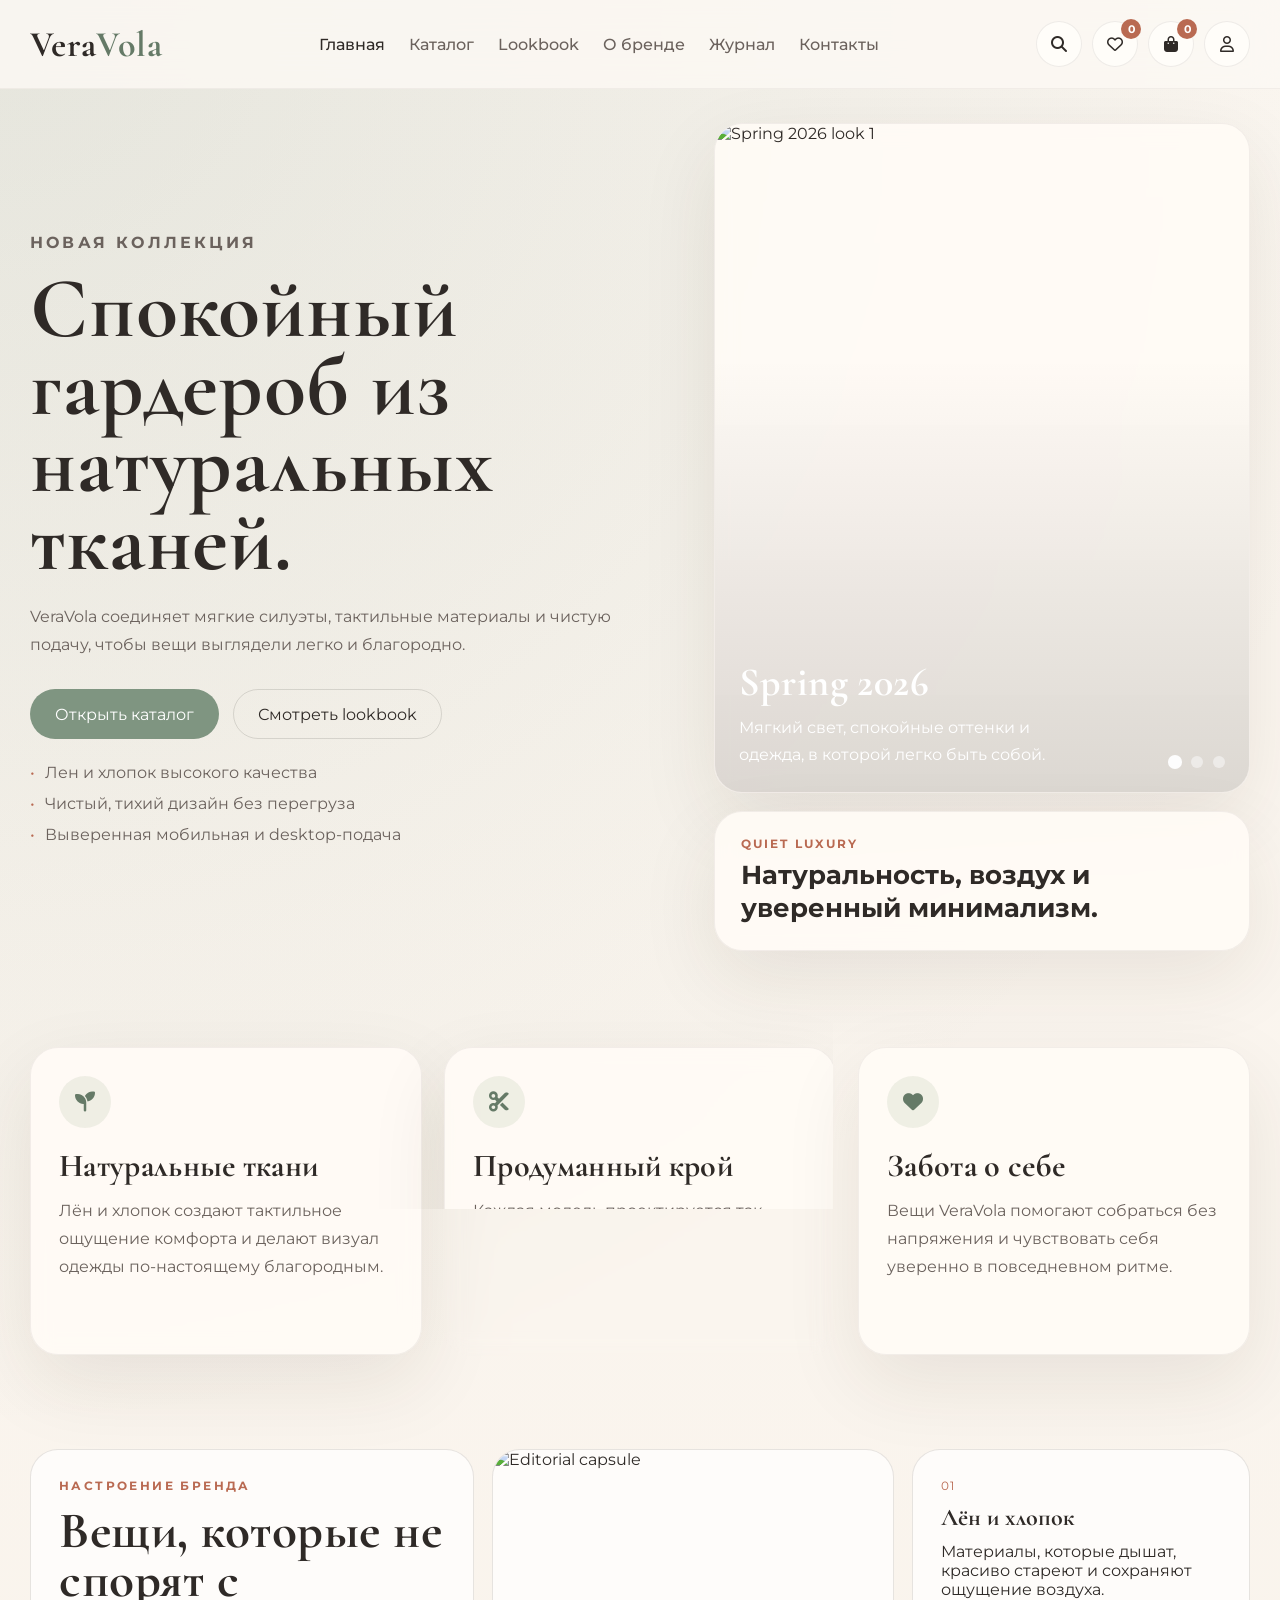
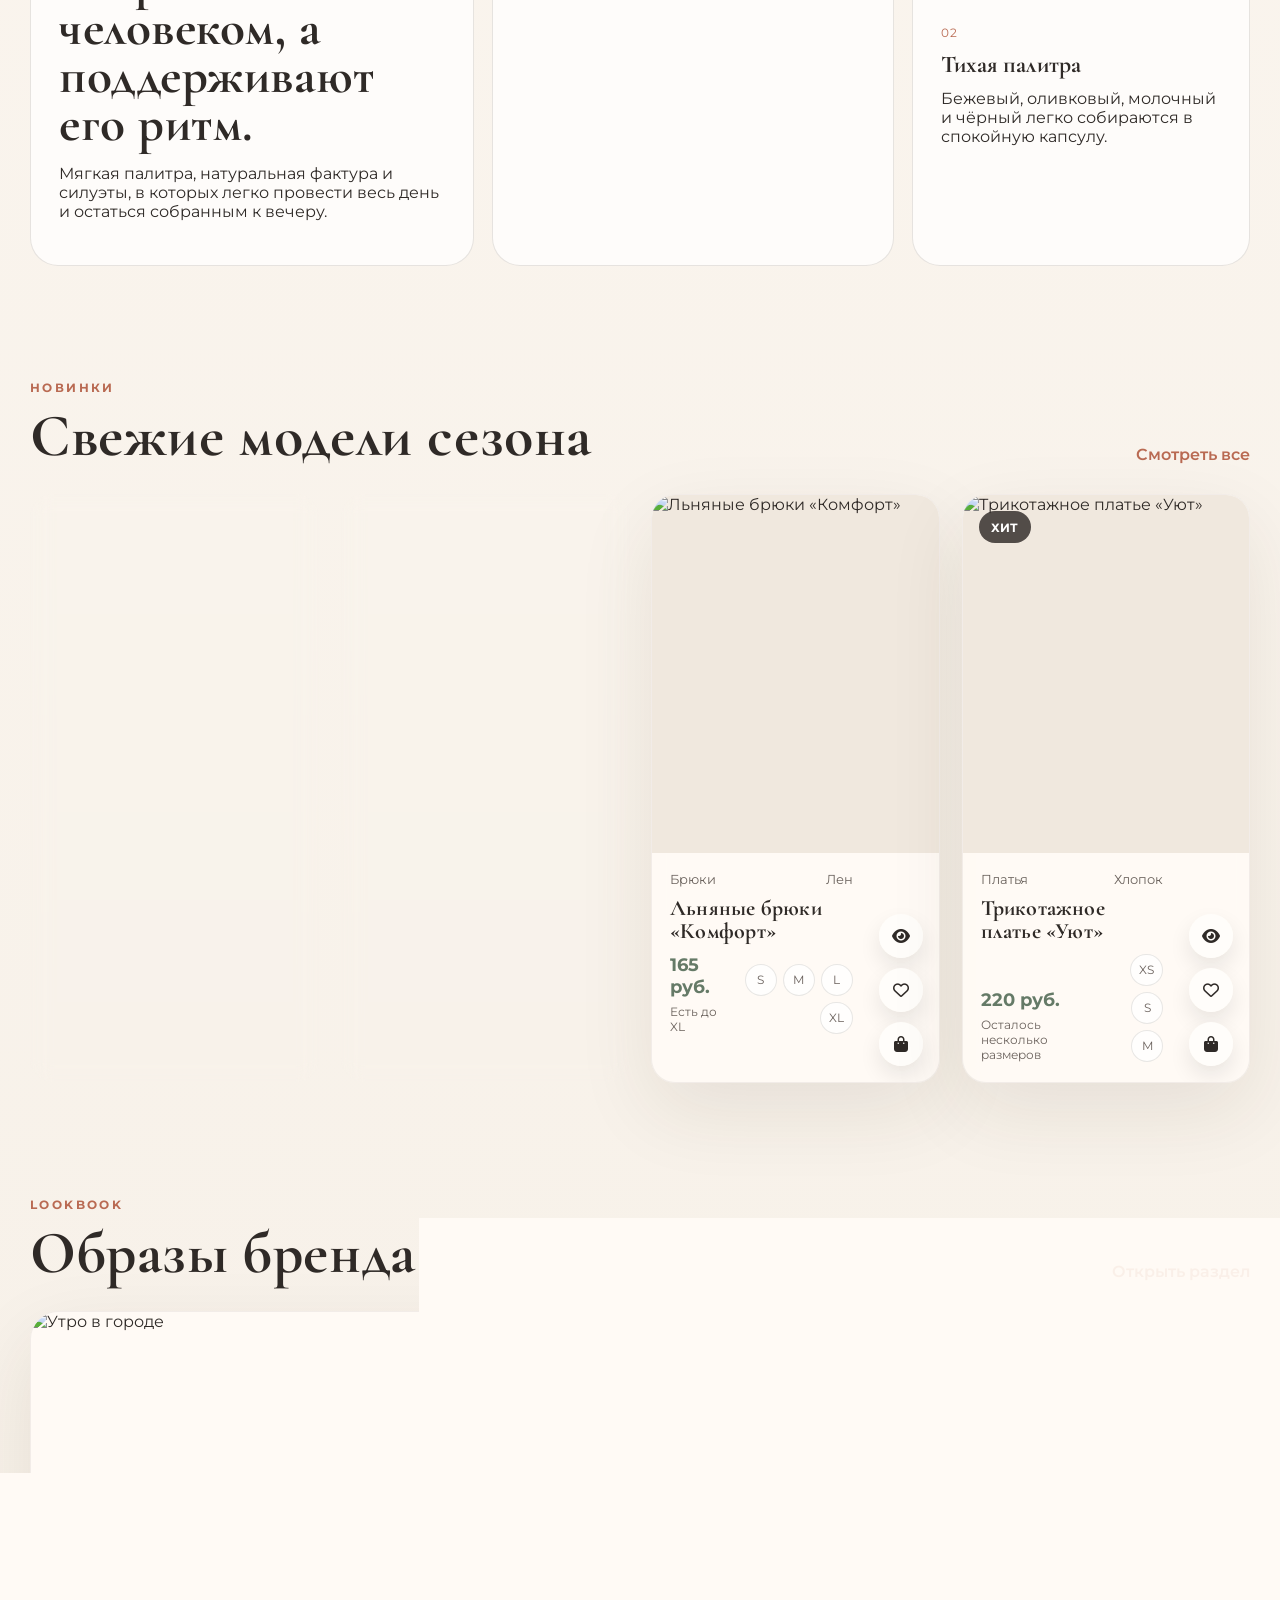
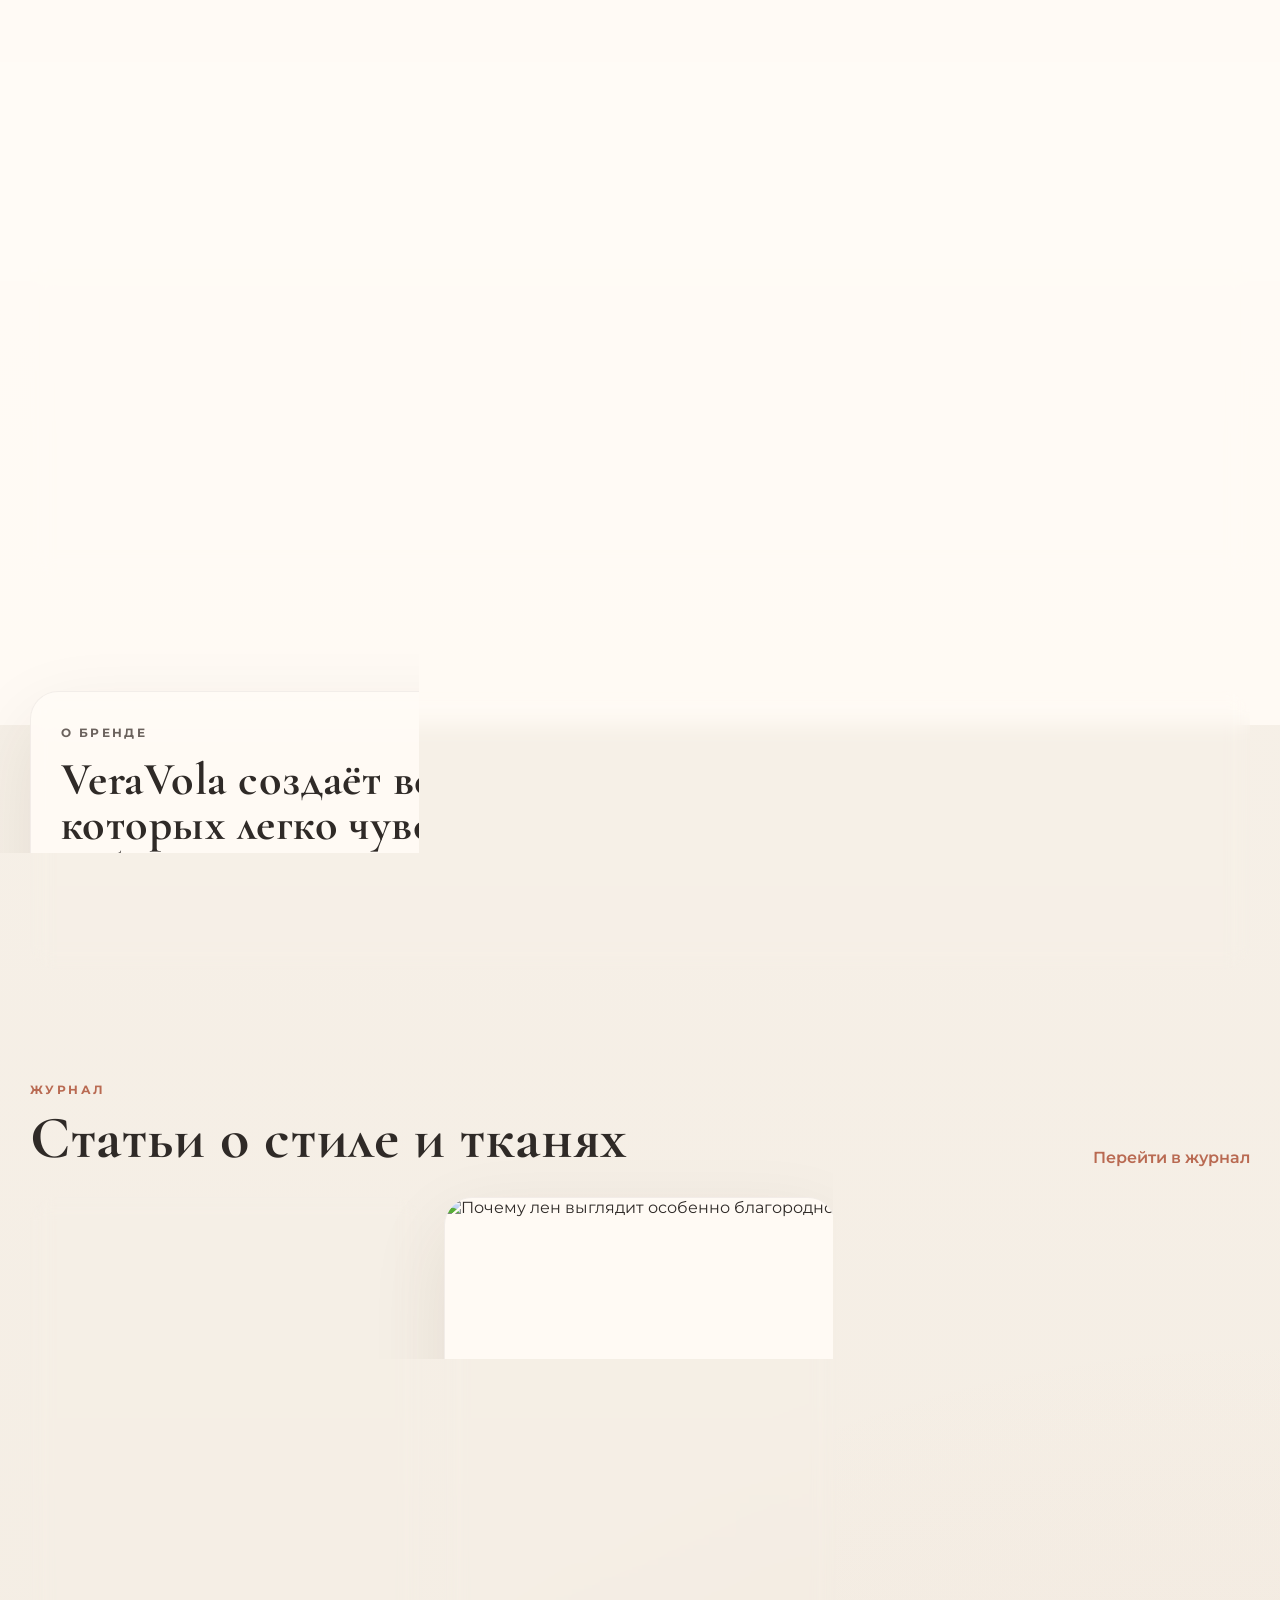
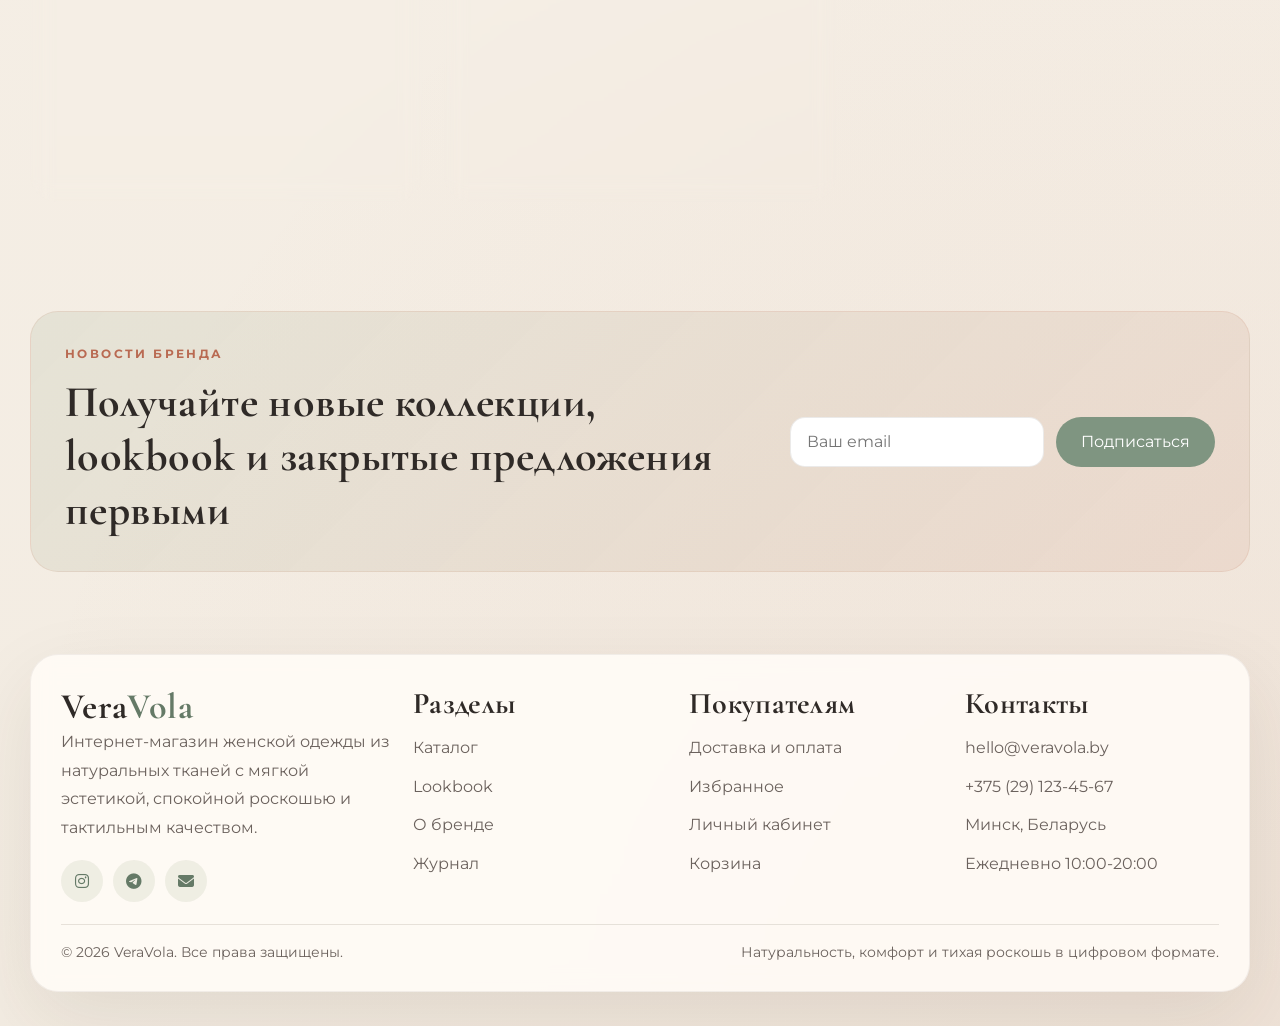
==== index.html @ 7c2c8931 "1 patch" ====
<!DOCTYPE html>
<html lang="ru">
<head>
    <meta charset="UTF-8">
    <meta name="viewport" content="width=device-width, initial-scale=1.0">
    <title>VeraVola - интернет-магазин одежды из натуральных тканей</title>
    <meta name="description" content="VeraVola - женская одежда из льна и хлопка: платья, блузы и брюки с доставкой по Беларуси.">
    <link rel="preconnect" href="https://fonts.googleapis.com">
    <link rel="preconnect" href="https://fonts.gstatic.com" crossorigin>
    <link href="https://fonts.googleapis.com/css2?family=Cormorant+Garamond:wght@500;600;700&family=Montserrat:wght@400;500;600;700&display=swap" rel="stylesheet">
    <link rel="stylesheet" href="https://cdnjs.cloudflare.com/ajax/libs/font-awesome/6.4.0/css/all.min.css">
    <link rel="stylesheet" href="style.css">
</head>
<body data-page="home">
    <div id="siteHeader"></div>

    <main>
        <section class="hero">
            <div class="container hero-grid">
                <div class="hero-copy reveal">
                    <p class="eyebrow">Новая коллекция</p>
                    <h1>Спокойный гардероб из натуральных тканей.</h1>
                    <p>VeraVola соединяет мягкие силуэты, тактильные материалы и чистую подачу, чтобы вещи выглядели легко и благородно.</p>
                    <div class="hero-actions">
                        <a class="btn btn-primary" href="catalog.html">Открыть каталог</a>
                        <a class="btn btn-secondary" href="lookbook.html">Смотреть lookbook</a>
                    </div>
                    <ul class="hero-points">
                        <li>Лен и хлопок высокого качества</li>
                        <li>Чистый, тихий дизайн без перегруза</li>
                        <li>Выверенная мобильная и desktop-подача</li>
                    </ul>
                </div>
                <div class="hero-visual reveal">
                    <div class="hero-card hero-card-main">
                        <div class="hero-slides" id="heroSlides">
                            <div class="hero-slide is-active">
                                <img src="https://images.unsplash.com/photo-1483985988355-763728e1935b?w=1200&auto=format&fit=crop&q=80" alt="Spring 2026 look 1">
                            </div>
                            <div class="hero-slide">
                                <img src="https://images.unsplash.com/photo-1515886657613-9f3515b0c78f?w=1200&auto=format&fit=crop&q=80" alt="Spring 2026 look 2">
                            </div>
                            <div class="hero-slide">
                                <img src="https://images.unsplash.com/photo-1495385794356-15371f348c31?w=1200&auto=format&fit=crop&q=80" alt="Spring 2026 look 3">
                            </div>
                        </div>
                        <div class="mood-caption" id="heroMoodCaption">
                            <h2>Spring 2026</h2>
                            <p>Мягкий свет, спокойные оттенки и одежда, в которой легко быть собой.</p>
                        </div>
                        <div class="hero-dots" id="heroDots" aria-label="Слайды коллекции">
                            <button type="button" class="is-active" data-hero-dot="0" aria-label="Слайд 1"></button>
                            <button type="button" data-hero-dot="1" aria-label="Слайд 2"></button>
                            <button type="button" data-hero-dot="2" aria-label="Слайд 3"></button>
                        </div>
                    </div>
                    <div class="hero-card hero-card-accent">
                        <span>Quiet luxury</span>
                        <strong>Натуральность, воздух и уверенный минимализм.</strong>
                    </div>
                </div>
            </div>
        </section>

        <section class="page-section">
            <div class="container">
                <div class="benefits-grid">
                    <article class="benefit-card reveal">
                        <i class="fa-solid fa-seedling"></i>
                        <h2>Натуральные ткани</h2>
                        <p>Лён и хлопок создают тактильное ощущение комфорта и делают визуал одежды по-настоящему благородным.</p>
                    </article>
                    <article class="benefit-card reveal">
                        <i class="fa-solid fa-scissors"></i>
                        <h2>Продуманный крой</h2>
                        <p>Каждая модель проектируется так, чтобы сочетаться с базовым гардеробом и работать в реальной жизни.</p>
                    </article>
                    <article class="benefit-card reveal">
                        <i class="fa-solid fa-heart"></i>
                        <h2>Забота о себе</h2>
                        <p>Вещи VeraVola помогают собраться без напряжения и чувствовать себя уверенно в повседневном ритме.</p>
                    </article>
                </div>
            </div>
        </section>

        <section class="page-section editorial-band">
            <div class="container">
                <div class="editorial-grid reveal">
                    <article class="editorial-card editorial-card-quote">
                        <p class="eyebrow">Настроение бренда</p>
                        <h2>Вещи, которые не спорят с человеком, а поддерживают его ритм.</h2>
                        <p>Мягкая палитра, натуральная фактура и силуэты, в которых легко провести весь день и остаться собранным к вечеру.</p>
                    </article>
                    <article class="editorial-card editorial-card-image">
                        <img src="https://images.unsplash.com/photo-1529139574466-a303027c1d8b?w=1400&auto=format&fit=crop&q=80" alt="Editorial capsule">
                    </article>
                    <article class="editorial-card editorial-card-notes">
                        <span>01</span>
                        <strong>Лён и хлопок</strong>
                        <p>Материалы, которые дышат, красиво стареют и сохраняют ощущение воздуха.</p>
                        <span>02</span>
                        <strong>Тихая палитра</strong>
                        <p>Бежевый, оливковый, молочный и чёрный легко собираются в спокойную капсулу.</p>
                    </article>
                </div>
            </div>
        </section>

        <section class="page-section">
            <div class="container">
                <div class="section-head">
                    <div>
                        <p class="eyebrow">Новинки</p>
                        <h2>Свежие модели сезона</h2>
                    </div>
                    <a class="section-link" href="catalog.html?badge=Новинка">Смотреть все</a>
                </div>
                <div class="products-grid" id="featuredProducts"></div>
            </div>
        </section>

        <section class="page-section">
            <div class="container">
                <div class="section-head">
                    <div>
                        <p class="eyebrow">Lookbook</p>
                        <h2>Образы бренда</h2>
                    </div>
                    <a class="section-link" href="lookbook.html">Открыть раздел</a>
                </div>
                <div class="lookbook-grid" id="homeLooks"></div>
            </div>
        </section>

        <section class="page-section">
            <div class="container">
                <div class="story-card reveal">
                    <div>
                        <p class="eyebrow">О бренде</p>
                        <h2>VeraVola создаёт вещи, в которых легко чувствовать себя спокойно и собранно.</h2>
                    </div>
                    <p>Нам близки чистые линии, натуральные материалы и ощущение внутреннего комфорта. Поэтому и сайт построен так же: без шума, с воздухом и ясной навигацией.</p>
                </div>
            </div>
        </section>

        <section class="page-section">
            <div class="container">
                <div class="section-head">
                    <div>
                        <p class="eyebrow">Журнал</p>
                        <h2>Статьи о стиле и тканях</h2>
                    </div>
                    <a class="section-link" href="blog.html">Перейти в журнал</a>
                </div>
                <div class="journal-grid" id="homeJournal"></div>
            </div>
        </section>

        <section class="newsletter">
            <div class="container newsletter-inner reveal">
                <div>
                    <p class="eyebrow">Новости бренда</p>
                    <h2>Получайте новые коллекции, lookbook и закрытые предложения первыми</h2>
                </div>
                <form class="newsletter-form" id="newsletterForm">
                    <input type="email" id="newsletterEmail" placeholder="Ваш email" required>
                    <button class="btn btn-primary" type="submit">Подписаться</button>
                </form>
            </div>
        </section>
    </main>

    <div id="siteFooter"></div>
    <div class="notification" id="notification" aria-live="polite" aria-atomic="true"></div>

    <script src="data.js"></script>
    <script src="site.js"></script>
</body>
</html>
---- style.css ----
:root {
    --bg: #f3ece2;
    --bg-soft: #faf5ee;
    --surface: rgba(255, 251, 246, 0.92);
    --surface-strong: #fffdf9;
    --surface-dark: #262220;
    --text: #2f2a27;
    --muted: #6b625d;
    --line: rgba(95, 80, 68, 0.15);
    --primary: #7f9581;
    --primary-dark: #657a67;
    --secondary: #a59578;
    --accent: #b96a52;
    --accent-soft: rgba(185, 106, 82, 0.12);
    --focus: rgba(127, 149, 129, 0.22);
    --shadow: 0 28px 80px rgba(57, 40, 25, 0.09);
    --shadow-soft: 0 18px 36px rgba(57, 40, 25, 0.07);
    --radius: 28px;
    --radius-md: 22px;
    --radius-sm: 16px;
    --container: 1220px;
}

* {
    box-sizing: border-box;
}

html {
    scroll-behavior: smooth;
}

body {
    margin: 0;
    font-family: "Montserrat", sans-serif;
    color: var(--text);
    background:
        radial-gradient(circle at top left, rgba(127, 149, 129, 0.18), transparent 24%),
        radial-gradient(circle at bottom right, rgba(185, 106, 82, 0.08), transparent 22%),
        linear-gradient(180deg, #fcf7f1 0%, var(--bg) 100%);
}

img,
video {
    display: block;
    max-width: 100%;
}

a {
    color: inherit;
    text-decoration: none;
}

button,
input,
select,
textarea {
    font: inherit;
}

button {
    cursor: pointer;
}

textarea {
    resize: vertical;
}

.container {
    width: min(var(--container), calc(100% - 32px));
    margin: 0 auto;
}

.page-section {
    padding: 28px 0 86px;
}

.eyebrow {
    margin: 0 0 14px;
    color: var(--accent);
    font-size: 12px;
    font-weight: 700;
    letter-spacing: 0.2em;
    text-transform: uppercase;
}

h1,
h2,
h3,
h4,
.brand-mark {
    margin-top: 0;
    font-family: "Cormorant Garamond", serif;
    letter-spacing: 0.01em;
}

p {
    margin-top: 0;
}

.btn {
    display: inline-flex;
    align-items: center;
    justify-content: center;
    gap: 10px;
    min-height: 50px;
    padding: 0 24px;
    border-radius: 999px;
    border: 1px solid transparent;
    transition: transform 0.24s ease, background-color 0.24s ease, border-color 0.24s ease, color 0.24s ease, box-shadow 0.24s ease;
}

.btn:hover,
.btn:focus-visible {
    transform: translateY(-2px);
    box-shadow: 0 14px 24px rgba(48, 42, 40, 0.08);
}

.btn-primary {
    background: var(--primary);
    color: #fff;
}

.btn-primary:hover,
.btn-primary:focus-visible {
    background: var(--primary-dark);
}

.btn-secondary {
    background: transparent;
    color: var(--text);
    border-color: rgba(48, 42, 40, 0.14);
}

.btn-secondary:hover,
.btn-secondary:focus-visible {
    border-color: var(--primary);
    color: var(--primary-dark);
}

.text-btn {
    padding: 0;
    border: 0;
    background: transparent;
    color: var(--accent);
    font-weight: 600;
}

.text-btn:hover,
.text-btn:focus-visible,
.section-link:hover,
.section-link:focus-visible {
    color: #9f543d;
}

.site-header {
    position: sticky;
    top: 0;
    z-index: 50;
    backdrop-filter: blur(18px);
    background: rgba(252, 248, 243, 0.84);
    border-bottom: 1px solid rgba(112, 104, 100, 0.08);
}

.header-row {
    display: flex;
    align-items: center;
    justify-content: space-between;
    min-height: 88px;
    gap: 20px;
}

.brand-mark {
    font-size: 36px;
    font-weight: 700;
}

.brand-mark span {
    color: var(--primary-dark);
}

.nav-links {
    display: flex;
    align-items: center;
    gap: 24px;
}

.nav-links a {
    color: var(--muted);
    font-weight: 500;
    transition: color 0.2s ease;
}

.nav-links a.is-active,
.nav-links a:hover,
.nav-links a:focus-visible {
    color: var(--text);
}

.header-tools {
    display: flex;
    align-items: center;
    gap: 10px;
}

.icon-link,
.icon-button,
.menu-toggle {
    position: relative;
    display: inline-flex;
    align-items: center;
    justify-content: center;
    width: 46px;
    height: 46px;
    border-radius: 50%;
    border: 1px solid rgba(112, 104, 100, 0.12);
    background: rgba(255, 253, 250, 0.94);
    color: var(--text);
    transition: transform 0.2s ease, color 0.2s ease, border-color 0.2s ease;
}

.icon-link:hover,
.icon-button:hover,
.menu-toggle:hover,
.icon-link:focus-visible,
.icon-button:focus-visible,
.menu-toggle:focus-visible {
    transform: translateY(-1px);
    color: var(--primary-dark);
    border-color: rgba(142, 164, 131, 0.4);
}

.menu-toggle {
    display: none;
}

.counter {
    position: absolute;
    top: -3px;
    right: -4px;
    min-width: 20px;
    height: 20px;
    padding: 0 6px;
    border-radius: 999px;
    display: inline-flex;
    align-items: center;
    justify-content: center;
    background: var(--accent);
    color: #fff;
    font-size: 11px;
    font-weight: 700;
}

.mobile-panel {
    display: none;
    padding: 0 0 18px;
}

.mobile-panel.open {
    display: block;
}

.mobile-panel nav {
    display: grid;
    gap: 10px;
    padding: 18px;
    border-radius: var(--radius-sm);
    background: var(--surface-strong);
    box-shadow: var(--shadow-soft);
}

.breadcrumbs {
    display: flex;
    flex-wrap: wrap;
    gap: 10px;
    margin-bottom: 28px;
    color: var(--muted);
    font-size: 14px;
}

.breadcrumbs a:hover,
.breadcrumbs a:focus-visible {
    color: var(--text);
}

.section-head {
    display: flex;
    align-items: end;
    justify-content: space-between;
    gap: 20px;
    margin-bottom: 30px;
}

.section-head.compact {
    margin-bottom: 20px;
}

.section-head h1,
.section-head h2 {
    margin-bottom: 0;
    font-size: clamp(40px, 5vw, 60px);
    line-height: 0.92;
}

.section-copy {
    max-width: 660px;
    margin-top: 14px;
    color: var(--muted);
    line-height: 1.72;
    font-size: 15px;
}

.section-link {
    color: var(--accent);
    font-weight: 600;
}

.count-badge,
.product-chip,
.chip {
    display: inline-flex;
    align-items: center;
    min-height: 38px;
    padding: 0 14px;
    border-radius: 999px;
    background: rgba(142, 164, 131, 0.14);
    color: var(--primary-dark);
    font-size: 13px;
    font-weight: 700;
}

.hero {
    padding: 34px 0 68px;
}

.hero-grid {
    display: grid;
    grid-template-columns: 1.1fr 0.9fr;
    gap: 28px;
    align-items: center;
}

.hero-copy h1 {
    margin-bottom: 22px;
    font-size: clamp(52px, 7vw, 86px);
    line-height: 0.9;
}

.hero-copy p {
    max-width: 590px;
    color: var(--muted);
    line-height: 1.76;
    font-size: 16px;
}

.hero-actions {
    display: flex;
    flex-wrap: wrap;
    gap: 14px;
    margin: 30px 0 24px;
}

.hero-points {
    display: grid;
    gap: 12px;
    padding: 0;
    margin: 0;
    list-style: none;
    color: var(--muted);
}

.hero-points li::before {
    content: "•";
    margin-right: 10px;
    color: var(--accent);
}

.hero-visual {
    display: grid;
    gap: 18px;
}

.hero-card,
.hero-video-shell,
.benefit-card,
.story-card,
.filters-card,
.product-card,
.cart-card,
.summary-card,
.empty-state,
.product-detail,
.showcase-card,
.footer-shell,
.lookbook-card,
.content-card,
.journal-card,
.account-shell,
.contact-card,
.size-guide-card,
.review-card,
.gallery-info {
    background: var(--surface);
    border: 1px solid rgba(112, 104, 100, 0.09);
    box-shadow: var(--shadow);
    backdrop-filter: blur(10px);
}

.hero-card,
.hero-video-shell,
.benefit-card,
.story-card,
.filters-card,
.summary-card,
.empty-state,
.product-detail,
.showcase-card,
.footer-shell,
.lookbook-card,
.content-card,
.journal-card,
.account-shell,
.contact-card,
.size-guide-card,
.review-card,
.gallery-info {
    border-radius: var(--radius);
}

.hero-card-main {
    position: relative;
    overflow: hidden;
}

.hero-card-main img,
.hero-card-main video {
    width: 100%;
    aspect-ratio: 4 / 5;
    object-fit: cover;
}

.hero-slides {
    position: relative;
    width: 100%;
    aspect-ratio: 4 / 5;
}

.hero-slide {
    position: absolute;
    inset: 0;
    opacity: 0;
    transform: scale(1.03);
    transition: opacity 0.8s ease, transform 1.2s ease;
}

.hero-slide.is-active {
    opacity: 1;
    transform: scale(1);
}

.hero-slide img {
    width: 100%;
    height: 100%;
    object-fit: cover;
}

.hero-card-main::after {
    content: "";
    position: absolute;
    inset: 0;
    background: linear-gradient(180deg, transparent 35%, rgba(36, 30, 26, 0.16) 100%);
    pointer-events: none;
}

.hero-card-accent {
    padding: 24px 26px;
    display: grid;
    gap: 8px;
}

.hero-card-accent span {
    color: var(--accent);
    font-size: 12px;
    font-weight: 700;
    letter-spacing: 0.18em;
    text-transform: uppercase;
}

.hero-card-accent strong {
    font-size: 26px;
    line-height: 1.28;
}

.mood-caption {
    position: absolute;
    left: 24px;
    bottom: 24px;
    right: 24px;
    z-index: 2;
    color: #fff;
}

.mood-caption h2 {
    margin-bottom: 8px;
    font-size: 40px;
}

.mood-caption p {
    margin: 0;
    max-width: 320px;
    line-height: 1.7;
}

.hero-dots {
    position: absolute;
    right: 24px;
    bottom: 24px;
    z-index: 2;
    display: flex;
    gap: 10px;
}

.hero-dots button {
    width: 12px;
    height: 12px;
    padding: 0;
    border: 0;
    border-radius: 50%;
    background: rgba(255, 255, 255, 0.45);
    transition: transform 0.2s ease, background-color 0.2s ease;
}

.hero-dots button.is-active {
    transform: scale(1.18);
    background: rgba(255, 255, 255, 0.95);
}

.benefits-grid,
.products-grid,
.showcase-grid,
.footer-grid,
.lookbook-grid,
.journal-grid,
.contact-grid,
.info-grid,
.reviews-grid,
.account-grid {
    display: grid;
    gap: 22px;
}

.benefits-grid {
    grid-template-columns: repeat(3, minmax(0, 1fr));
}

.benefit-card {
    padding: 28px;
}

.benefit-card i {
    width: 52px;
    height: 52px;
    margin-bottom: 18px;
    border-radius: 50%;
    display: inline-flex;
    align-items: center;
    justify-content: center;
    background: rgba(142, 164, 131, 0.14);
    color: var(--primary-dark);
    font-size: 20px;
}

.benefit-card h2 {
    margin-bottom: 12px;
    font-size: 32px;
}

.benefit-card p,
.story-card p,
.showcase-copy p,
.footer-column p,
.footer-column li,
.meta-list div,
.catalog-toolbar,
.summary-row,
.empty-state p,
.product-description,
.product-feature-list li,
.review-card p,
.content-card p,
.contact-card p,
.journal-card p,
.lookbook-card p,
.account-meta p,
.account-order-card p {
    color: var(--muted);
    line-height: 1.78;
}

.products-grid {
    grid-template-columns: repeat(4, minmax(0, 1fr));
}

.products-grid.catalog-grid-compact {
    grid-template-columns: repeat(2, minmax(0, 1fr));
}

.product-card {
    position: relative;
    overflow: hidden;
    border-radius: 24px;
    transition: transform 0.24s ease, box-shadow 0.24s ease;
}

.product-card:hover {
    transform: translateY(-6px);
    box-shadow: 0 24px 44px rgba(57, 40, 25, 0.1);
}

.product-card > a {
    display: block;
}

.product-thumb {
    position: relative;
    overflow: hidden;
    background: #f0e8de;
}

.product-thumb img {
    width: 100%;
    aspect-ratio: 4 / 5;
    object-fit: cover;
    transition: transform 0.45s ease;
}

.product-card:hover .product-thumb img {
    transform: scale(1.05);
}

.product-hover-copy {
    position: absolute;
    inset: auto 14px 14px 14px;
    padding: 14px 16px;
    border-radius: 18px;
    background: linear-gradient(180deg, rgba(41, 34, 29, 0.08), rgba(41, 34, 29, 0.72));
    color: #fff;
    opacity: 0;
    transform: translateY(10px);
    transition: opacity 0.24s ease, transform 0.24s ease;
}

.product-card:hover .product-hover-copy {
    opacity: 1;
    transform: translateY(0);
}

.product-hover-copy span {
    display: inline-block;
    margin-bottom: 8px;
    font-size: 12px;
    font-weight: 700;
    letter-spacing: 0.08em;
    text-transform: uppercase;
}

.product-hover-copy p {
    margin-bottom: 0;
    color: rgba(255, 255, 255, 0.92);
    line-height: 1.5;
}

.product-badge {
    position: absolute;
    top: 16px;
    left: 16px;
    z-index: 2;
    display: inline-flex;
    align-items: center;
    min-height: 32px;
    padding: 0 12px;
    border-radius: 999px;
    background: rgba(48, 42, 40, 0.82);
    color: #fff;
    font-size: 12px;
    font-weight: 700;
    letter-spacing: 0.04em;
    text-transform: uppercase;
}

.product-badge.sale {
    background: var(--accent);
}

.product-actions {
    position: absolute;
    right: 16px;
    bottom: 16px;
    display: flex;
    flex-direction: column;
    gap: 10px;
}

.product-actions button,
.product-actions a {
    width: 44px;
    height: 44px;
    border: 0;
    border-radius: 50%;
    display: inline-flex;
    align-items: center;
    justify-content: center;
    background: rgba(255, 253, 250, 0.97);
    color: var(--text);
    box-shadow: 0 10px 22px rgba(0, 0, 0, 0.09);
    transition: transform 0.2s ease, color 0.2s ease, background-color 0.2s ease;
}

.product-actions button:hover,
.product-actions a:hover,
.product-actions button:focus-visible,
.product-actions a:focus-visible {
    transform: scale(1.06);
    color: var(--primary-dark);
}

.product-actions button.is-active {
    color: var(--accent);
    animation: heartbeat 0.45s ease;
}

.product-info {
    padding: 18px 18px 20px;
    padding-right: 86px;
}

.product-meta-top {
    display: flex;
    align-items: center;
    justify-content: space-between;
    gap: 10px;
    margin-bottom: 10px;
    font-size: 13px;
    color: var(--muted);
    flex-wrap: wrap;
}

.product-title {
    margin-bottom: 10px;
    font-size: 22px;
    line-height: 1.05;
}

.product-title a:hover,
.product-title a:focus-visible {
    color: var(--primary-dark);
}

.product-price {
    font-size: 18px;
    font-weight: 700;
    color: var(--primary-dark);
}

.product-card-bottom {
    display: flex;
    align-items: end;
    justify-content: space-between;
    gap: 14px;
    min-height: 72px;
}

.product-fit-note {
    margin: 6px 0 0;
    font-size: 12px;
    color: var(--muted);
}

.product-size-preview {
    display: flex;
    flex-wrap: wrap;
    justify-content: end;
    gap: 6px;
    max-width: 100%;
}

.product-size-preview span {
    min-width: 32px;
    min-height: 32px;
    padding: 0 8px;
    border-radius: 999px;
    display: inline-flex;
    align-items: center;
    justify-content: center;
    border: 1px solid rgba(112, 104, 100, 0.16);
    background: rgba(255, 255, 255, 0.78);
    font-size: 12px;
    color: var(--muted);
}

.catalog-layout {
    display: grid;
    grid-template-columns: 300px minmax(0, 1fr);
    gap: 24px;
}

.filters-card {
    position: sticky;
    top: 102px;
    align-self: start;
    padding: 24px;
}

.filters-top,
.catalog-toolbar,
.summary-row,
.cart-item-top,
.footer-bottom {
    display: flex;
    align-items: center;
    justify-content: space-between;
    gap: 16px;
}

.filter-group + .filter-group {
    margin-top: 22px;
    padding-top: 22px;
    border-top: 1px solid var(--line);
}

.filter-group h3 {
    margin-bottom: 14px;
    font-size: 28px;
}

.filter-group label {
    display: flex;
    align-items: center;
    gap: 10px;
    margin-bottom: 12px;
    color: var(--muted);
    line-height: 1.45;
}

.filter-group input[type="checkbox"] {
    accent-color: var(--primary-dark);
}

.price-range {
    display: grid;
    grid-template-columns: repeat(2, minmax(0, 1fr));
    gap: 12px;
}

.price-range input,
.newsletter-form input,
.sort-label select,
.product-actions-row select,
.contact-form input,
.contact-form textarea {
    width: 100%;
    min-height: 50px;
    padding: 0 16px;
    border-radius: 15px;
    border: 1px solid rgba(112, 104, 100, 0.14);
    background: #fff;
    color: var(--text);
}

.contact-form textarea {
    min-height: 132px;
    padding-top: 14px;
}

.catalog-toolbar {
    margin-bottom: 22px;
}

.toolbar-topline {
    display: flex;
    align-items: center;
    justify-content: space-between;
    gap: 14px;
    width: 100%;
}

.quick-filters {
    display: flex;
    flex-wrap: wrap;
    gap: 10px;
}

.quick-filter-chip,
.catalog-view-toggle button,
.size-chip {
    min-height: 42px;
    padding: 0 16px;
    border-radius: 999px;
    border: 1px solid rgba(112, 104, 100, 0.14);
    background: rgba(255, 255, 255, 0.78);
    color: var(--muted);
    transition: border-color 0.2s ease, color 0.2s ease, background-color 0.2s ease, transform 0.2s ease;
}

.quick-filter-chip:hover,
.quick-filter-chip.is-active,
.catalog-view-toggle button:hover,
.catalog-view-toggle button.is-active,
.size-chip:hover,
.size-chip.is-active {
    color: var(--text);
    border-color: rgba(142, 164, 131, 0.5);
    background: rgba(142, 164, 131, 0.12);
    transform: translateY(-1px);
}

.catalog-view-toggle {
    display: inline-flex;
    gap: 8px;
}

.catalog-view-toggle button {
    width: 42px;
    padding: 0;
    justify-content: center;
}

.toolbar-copy {
    margin: 0;
}

.sort-label {
    display: flex;
    align-items: center;
    gap: 12px;
    color: var(--muted);
}

.toolbar-search {
    width: min(340px, 100%);
}

.toolbar-search input {
    width: 100%;
    min-height: 50px;
    padding: 0 16px;
    border-radius: 15px;
    border: 1px solid rgba(95, 80, 68, 0.14);
    background: rgba(255, 255, 255, 0.8);
}

.empty-state {
    padding: 44px 28px;
    text-align: center;
}

.empty-state i {
    margin-bottom: 14px;
    font-size: 42px;
    color: var(--primary-dark);
}

.is-hidden {
    display: none;
}

.product-detail {
    display: grid;
    grid-template-columns: minmax(0, 0.96fr) minmax(0, 1.04fr);
    gap: 28px;
    padding: 24px;
}

.product-gallery-shell {
    display: grid;
    gap: 14px;
}

.product-main-visual {
    position: relative;
    overflow: hidden;
    border-radius: 24px;
    background: #f0e8de;
}

.product-main-visual img,
.product-main-visual video {
    width: 100%;
    aspect-ratio: 4 / 5;
    object-fit: cover;
}

.product-main-visual.zoomable img {
    transition: transform 0.35s ease;
}

.product-main-visual.zoomable:hover img {
    transform: scale(1.16);
}

.gallery-toolbar {
    position: absolute;
    left: 18px;
    top: 18px;
    display: flex;
    gap: 10px;
    z-index: 2;
}

.gallery-toolbar button {
    min-height: 36px;
    padding: 0 14px;
    border-radius: 999px;
    border: 1px solid rgba(255, 255, 255, 0.45);
    background: rgba(255, 255, 255, 0.16);
    color: #fff;
    backdrop-filter: blur(12px);
}

.gallery-toolbar button.is-active {
    background: rgba(255, 255, 255, 0.92);
    color: var(--text);
}

.gallery-zoom-btn {
    position: absolute;
    right: 18px;
    bottom: 18px;
    z-index: 2;
    min-height: 38px;
    padding: 0 14px;
    border: 1px solid rgba(255, 255, 255, 0.4);
    border-radius: 999px;
    background: rgba(255, 255, 255, 0.14);
    color: #fff;
    backdrop-filter: blur(10px);
}

.gallery-thumbs {
    display: grid;
    grid-template-columns: repeat(4, minmax(0, 1fr));
    gap: 10px;
}

.gallery-thumbs button {
    padding: 0;
    border: 1px solid transparent;
    border-radius: 18px;
    overflow: hidden;
    background: transparent;
}

.gallery-thumbs button.is-active {
    border-color: rgba(142, 164, 131, 0.6);
}

.gallery-thumbs img {
    width: 100%;
    aspect-ratio: 1 / 1.15;
    object-fit: cover;
}

.gallery-info {
    padding: 18px;
}

.gallery-info p {
    margin-bottom: 0;
    color: var(--muted);
}

.product-price-row {
    display: flex;
    align-items: center;
    gap: 14px;
    margin-bottom: 18px;
}

.product-price-row .product-price {
    font-size: 32px;
}

.product-description {
    margin-bottom: 20px;
}

.product-highlights {
    display: grid;
    grid-template-columns: repeat(3, minmax(0, 1fr));
    gap: 12px;
    margin-bottom: 22px;
}

.product-highlights article,
.product-look-card {
    border: 1px solid var(--line);
    background: rgba(255, 255, 255, 0.72);
    border-radius: 22px;
}

.product-highlights article {
    padding: 16px;
}

.product-highlights span {
    display: block;
    margin-bottom: 8px;
    font-size: 12px;
    text-transform: uppercase;
    letter-spacing: 0.08em;
    color: var(--muted);
}

.product-highlights strong {
    display: block;
    margin-bottom: 8px;
    font-size: 18px;
}

.product-feature-list {
    display: grid;
    gap: 10px;
    padding-left: 18px;
    margin: 0 0 24px;
}

.product-actions-row {
    display: grid;
    grid-template-columns: minmax(160px, 210px) minmax(0, 1fr) minmax(0, 1fr);
    gap: 12px;
    margin-bottom: 18px;
}

.size-picker-block {
    margin-bottom: 18px;
    padding: 18px;
    border-radius: 20px;
    background: rgba(255, 255, 255, 0.7);
    border: 1px solid var(--line);
}

.size-picker-head {
    display: flex;
    align-items: center;
    justify-content: space-between;
    gap: 12px;
    margin-bottom: 14px;
}

.size-chip-row {
    display: flex;
    flex-wrap: wrap;
    gap: 10px;
}

.size-note {
    margin: 14px 0 0;
    color: var(--muted);
}

.meta-list {
    display: grid;
    gap: 10px;
    padding-top: 18px;
    border-top: 1px solid var(--line);
}

.meta-list strong {
    color: var(--text);
}

.size-guide-card,
.reviews-block {
    margin-top: 22px;
}

.product-look-card {
    display: grid;
    grid-template-columns: 0.98fr 1.02fr;
    gap: 0;
    margin-top: 22px;
    overflow: hidden;
}

.product-look-media img {
    width: 100%;
    height: 100%;
    min-height: 320px;
    object-fit: cover;
}

.product-look-copy {
    padding: 26px;
}

.product-look-copy h3 {
    margin-bottom: 12px;
    font-size: 36px;
}

.size-guide-card {
    padding: 22px;
}

.size-guide-card h3,
.reviews-block h3 {
    margin-bottom: 14px;
    font-size: 32px;
}

.size-guide-table {
    width: 100%;
    border-collapse: collapse;
}

.size-guide-table th,
.size-guide-table td {
    padding: 12px;
    border-bottom: 1px solid var(--line);
    text-align: left;
}

.reviews-grid {
    grid-template-columns: repeat(2, minmax(0, 1fr));
}

.review-card {
    padding: 20px;
}

.review-card strong {
    display: block;
    margin-bottom: 6px;
}

.review-rating {
    margin-bottom: 10px;
    color: var(--accent);
}

.related-section {
    margin-top: 34px;
}

.cart-layout {
    display: grid;
    grid-template-columns: minmax(0, 1fr) 350px;
    gap: 24px;
}

.cart-list {
    display: grid;
    gap: 16px;
}

.cart-card {
    display: grid;
    grid-template-columns: 132px minmax(0, 1fr);
    gap: 18px;
    padding: 18px;
    border-radius: 24px;
}

.cart-card img {
    width: 100%;
    aspect-ratio: 4 / 5;
    object-fit: cover;
    border-radius: 18px;
}

.cart-item-title {
    margin-bottom: 10px;
    font-size: 28px;
}

.cart-item-meta {
    margin-bottom: 14px;
    color: var(--muted);
}

.quantity-control {
    display: inline-flex;
    align-items: center;
    gap: 10px;
    border: 1px solid rgba(112, 104, 100, 0.14);
    border-radius: 999px;
    padding: 4px;
}

.quantity-control button {
    width: 36px;
    height: 36px;
    border: 0;
    border-radius: 50%;
    background: rgba(142, 164, 131, 0.14);
    color: var(--primary-dark);
}

.quantity-control span {
    min-width: 26px;
    text-align: center;
    font-weight: 700;
}

.summary-card {
    position: sticky;
    top: 102px;
    align-self: start;
    padding: 24px;
}

.summary-card h2 {
    margin-bottom: 18px;
    font-size: 36px;
}

.summary-row {
    padding: 10px 0;
}

.summary-total {
    margin-top: 10px;
    padding-top: 16px;
    border-top: 1px solid var(--line);
    font-size: 20px;
    font-weight: 700;
}

.summary-card .btn,
.empty-state .btn {
    width: 100%;
    margin-top: 16px;
}

.showcase-grid {
    grid-template-columns: 1.18fr 0.82fr;
}

.showcase-card {
    overflow: hidden;
}

.showcase-card img {
    width: 100%;
    height: 100%;
    min-height: 320px;
    object-fit: cover;
}

.showcase-card-wide {
    display: grid;
    grid-template-columns: 1fr 1fr;
}

.showcase-copy {
    padding: 30px;
}

.showcase-copy h2 {
    margin-bottom: 14px;
    font-size: 44px;
}

.story-card {
    display: grid;
    grid-template-columns: 0.92fr 1.08fr;
    gap: 28px;
    padding: 30px;
}

.story-card h2 {
    margin-bottom: 0;
    font-size: 46px;
    line-height: 0.98;
}

.newsletter {
    padding: 24px 0 82px;
}

.editorial-band {
    padding-top: 8px;
}

.editorial-grid {
    display: grid;
    grid-template-columns: 1.05fr 0.95fr 0.8fr;
    gap: 18px;
}

.editorial-card {
    min-height: 100%;
    padding: 28px;
    border-radius: var(--radius);
    border: 1px solid var(--line);
    background: rgba(255, 255, 255, 0.72);
}

.editorial-card-quote h2 {
    margin-bottom: 16px;
    font-size: clamp(36px, 4vw, 52px);
    line-height: 0.94;
}

.editorial-card-image {
    overflow: hidden;
    padding: 0;
}

.editorial-card-image img {
    width: 100%;
    height: 100%;
    min-height: 360px;
    object-fit: cover;
}

.editorial-card-notes {
    display: grid;
    align-content: start;
    gap: 10px;
}

.editorial-card-notes span {
    color: var(--accent);
    font-size: 12px;
    letter-spacing: 0.08em;
    text-transform: uppercase;
}

.editorial-card-notes strong {
    font-size: 24px;
    font-family: "Cormorant Garamond", serif;
}

.newsletter-inner {
    display: grid;
    grid-template-columns: 1fr auto;
    gap: 18px;
    align-items: center;
    padding: 34px;
    border-radius: var(--radius);
    background: linear-gradient(135deg, rgba(142, 164, 131, 0.14), rgba(191, 107, 79, 0.1));
    border: 1px solid rgba(191, 107, 79, 0.12);
}

.newsletter-inner h2 {
    margin-bottom: 0;
    font-size: 44px;
    max-width: 700px;
}

.newsletter-form {
    display: flex;
    gap: 12px;
    width: min(430px, 100%);
}

.site-footer {
    padding: 0 0 34px;
}

.footer-shell {
    padding: 30px;
}

.footer-grid {
    grid-template-columns: 1.3fr 1fr 1fr 1fr;
    margin-bottom: 22px;
}

.footer-column h3 {
    margin-bottom: 12px;
    font-size: 30px;
}

.footer-column ul {
    margin: 0;
    padding: 0;
    list-style: none;
    display: grid;
    gap: 10px;
}

.footer-column a:hover,
.footer-column a:focus-visible {
    color: var(--primary-dark);
}

.footer-socials {
    display: flex;
    gap: 10px;
    margin-top: 18px;
}

.footer-socials a {
    width: 42px;
    height: 42px;
    border-radius: 50%;
    display: inline-flex;
    align-items: center;
    justify-content: center;
    background: rgba(142, 164, 131, 0.14);
    color: var(--primary-dark);
}

.footer-bottom {
    padding-top: 18px;
    border-top: 1px solid var(--line);
    color: var(--muted);
    font-size: 14px;
}

.lookbook-grid {
    grid-template-columns: 1fr;
}

.lookbook-card {
    display: grid;
    grid-template-columns: 1.05fr 0.95fr;
    overflow: hidden;
}

.lookbook-card img {
    width: 100%;
    height: 100%;
    min-height: 420px;
    object-fit: cover;
}

.lookbook-copy {
    padding: 30px;
}

.lookbook-copy h2 {
    margin-bottom: 10px;
    font-size: 44px;
}

.lookbook-products {
    display: flex;
    flex-wrap: wrap;
    gap: 10px;
    margin-top: 18px;
}

.content-card {
    padding: 32px;
}

.content-card h1 {
    margin-bottom: 18px;
    font-size: clamp(44px, 5vw, 68px);
    line-height: 0.92;
}

.content-card h2 {
    margin-bottom: 14px;
    font-size: 38px;
}

.info-grid {
    grid-template-columns: repeat(3, minmax(0, 1fr));
    margin-top: 24px;
}

.journal-grid {
    grid-template-columns: repeat(3, minmax(0, 1fr));
}

.journal-card {
    overflow: hidden;
}

.journal-card img {
    width: 100%;
    aspect-ratio: 4 / 3;
    object-fit: cover;
}

.journal-copy {
    padding: 22px;
}

.journal-copy h2 {
    margin-bottom: 12px;
    font-size: 34px;
}

.journal-meta {
    display: flex;
    gap: 12px;
    margin-bottom: 14px;
    color: var(--accent);
    font-size: 13px;
    font-weight: 700;
    letter-spacing: 0.06em;
    text-transform: uppercase;
}

.account-shell {
    padding: 28px;
}

.account-layout {
    display: grid;
    grid-template-columns: 300px minmax(0, 1fr);
    gap: 22px;
}

.account-sidebar {
    display: grid;
    gap: 16px;
    align-self: start;
    min-width: 0;
}

.account-profile-card,
.account-panel,
.account-order-card,
.contact-card {
    padding: 24px;
    border-radius: var(--radius-md);
    background: rgba(255, 255, 255, 0.68);
    border: 1px solid var(--line);
}

.account-profile-card {
    display: grid;
    grid-template-columns: 58px minmax(0, 1fr);
    align-items: center;
    gap: 16px;
    min-width: 0;
}

.account-avatar {
    width: 58px;
    height: 58px;
    border-radius: 50%;
    display: inline-flex;
    align-items: center;
    justify-content: center;
    background: linear-gradient(135deg, rgba(127, 149, 129, 0.18), rgba(185, 106, 82, 0.18));
    color: var(--text);
    font-size: 24px;
    font-weight: 700;
}

.account-profile-copy {
    min-width: 0;
}

.account-profile-copy h2 {
    margin-bottom: 6px;
    font-size: 24px;
    line-height: 1;
    overflow-wrap: anywhere;
}

.account-profile-copy p {
    margin-bottom: 4px;
    color: var(--muted);
    word-break: normal;
    overflow-wrap: normal;
}

.account-email {
    word-break: keep-all;
    overflow-wrap: break-word;
}

.account-nav {
    display: grid;
    gap: 8px;
}

.account-nav a {
    padding: 14px 16px;
    border-radius: 16px;
    color: var(--muted);
    background: rgba(255, 255, 255, 0.54);
    border: 1px solid transparent;
    transition: border-color 0.2s ease, color 0.2s ease, background-color 0.2s ease;
}

.account-nav a.is-active,
.account-nav a:hover,
.account-nav a:focus-visible {
    color: var(--text);
    border-color: var(--line);
    background: rgba(255, 255, 255, 0.86);
}

.account-main {
    display: grid;
    gap: 16px;
    min-width: 0;
}

.account-panel-head,
.account-order-top {
    display: flex;
    align-items: center;
    justify-content: space-between;
    gap: 12px;
}

.account-order-top {
    align-items: start;
    flex-wrap: wrap;
}

.account-panel h2 {
    margin-bottom: 16px;
    font-size: 34px;
}

.account-stat-grid {
    display: grid;
    grid-template-columns: repeat(3, minmax(0, 1fr));
    gap: 14px;
}

.account-stat-card {
    padding: 18px;
    border-radius: 18px;
    background: rgba(255, 255, 255, 0.76);
    border: 1px solid var(--line);
}

.account-stat-card span {
    display: block;
    margin-bottom: 8px;
    color: var(--muted);
    font-size: 13px;
    text-transform: uppercase;
    letter-spacing: 0.08em;
}

.account-stat-card strong {
    display: block;
    margin-bottom: 6px;
    font-size: 34px;
    font-family: "Cormorant Garamond", serif;
}

.account-stat-card p {
    margin-bottom: 0;
}

.account-order-list {
    display: grid;
    gap: 16px;
    width: 100%;
}

.account-order-card h3 {
    margin-bottom: 0;
    font-size: 22px;
    line-height: 1.02;
    word-break: break-word;
}

.account-order-card {
    padding: 20px 22px;
}

.account-order-toggle {
    width: 100%;
    padding: 0;
    border: 0;
    background: transparent;
    text-align: left;
}

.account-order-mainline {
    display: flex;
    align-items: baseline;
    gap: 16px;
    flex-wrap: wrap;
}

.account-order-mainline p {
    margin: 0;
    color: var(--muted);
    white-space: nowrap;
}

.account-order-toggle-side {
    display: flex;
    align-items: center;
    gap: 12px;
}

.account-order-toggle-side i {
    color: var(--muted);
    font-size: 14px;
}

.account-order-details {
    margin-top: 14px;
    padding-top: 14px;
    border-top: 1px solid var(--line);
    max-width: none;
}

.account-order-details p:last-child {
    margin-bottom: 0;
}

.account-actions {
    display: flex;
    flex-wrap: wrap;
    gap: 12px;
}

.chip {
    flex-shrink: 0;
}

.contact-grid {
    grid-template-columns: 0.92fr 1.08fr;
}

.contact-map {
    width: 100%;
    min-height: 420px;
    border-radius: 22px;
    object-fit: cover;
}

.contact-form {
    display: grid;
    gap: 12px;
}

.content-card h1,
.contact-card h1,
.contact-card h2 {
    text-wrap: balance;
}

.checkout-layout {
    display: grid;
    grid-template-columns: 1.08fr 0.92fr;
    gap: 24px;
}

.checkout-steps {
    display: grid;
    grid-template-columns: repeat(3, minmax(0, 1fr));
    gap: 14px;
    margin-bottom: 22px;
}

.checkout-step {
    display: flex;
    align-items: center;
    gap: 14px;
    padding: 18px;
    border-radius: 22px;
    border: 1px solid var(--line);
    background: rgba(255, 255, 255, 0.62);
}

.checkout-step span {
    width: 42px;
    height: 42px;
    border-radius: 50%;
    display: inline-flex;
    align-items: center;
    justify-content: center;
    background: rgba(112, 104, 100, 0.08);
    color: var(--muted);
    font-weight: 700;
}

.checkout-step strong {
    display: block;
    margin-bottom: 4px;
}

.checkout-step p {
    margin-bottom: 0;
    color: var(--muted);
}

.checkout-step.is-active {
    background: rgba(142, 164, 131, 0.14);
}

.checkout-step.is-active span,
.checkout-step.is-complete span {
    background: var(--primary);
    color: #fff;
}

.checkout-form-card,
.checkout-summary-card {
    padding: 26px;
}

.checkout-intro {
    padding-bottom: 10px;
}

.checkout-intro h2 {
    margin-bottom: 12px;
    font-size: 42px;
}

.checkout-section + .checkout-section {
    margin-top: 24px;
    padding-top: 24px;
    border-top: 1px solid var(--line);
}

.checkout-form-grid {
    display: grid;
    grid-template-columns: repeat(2, minmax(0, 1fr));
    gap: 12px;
}

.checkout-form-grid .full {
    grid-column: 1 / -1;
}

.checkout-form-grid input,
.checkout-form-grid textarea,
.checkout-options label {
    width: 100%;
}

.checkout-form-grid input,
.checkout-form-grid textarea {
    min-height: 50px;
    padding: 0 16px;
    border-radius: 15px;
    border: 1px solid rgba(95, 80, 68, 0.14);
    background: rgba(255, 255, 255, 0.84);
}

.checkout-form-grid textarea {
    min-height: 110px;
    padding-top: 14px;
}

.checkout-options {
    display: grid;
    gap: 10px;
}

.checkout-options label {
    display: flex;
    align-items: center;
    gap: 10px;
    padding: 14px 16px;
    border-radius: 16px;
    border: 1px solid var(--line);
    background: rgba(255, 255, 255, 0.72);
    color: var(--muted);
}

.checkout-options strong,
.checkout-options small {
    display: block;
}

.checkout-options small {
    margin-top: 4px;
    color: var(--muted);
    line-height: 1.55;
}

.checkout-options input[type="radio"] {
    accent-color: var(--primary-dark);
}

.checkout-assurance {
    display: grid;
    grid-template-columns: repeat(3, minmax(0, 1fr));
    gap: 12px;
}

.checkout-assurance div {
    display: flex;
    align-items: center;
    gap: 10px;
    padding: 14px 16px;
    border-radius: 16px;
    background: rgba(142, 164, 131, 0.09);
    color: var(--primary-dark);
}

.checkout-assurance i {
    color: var(--accent);
}

.checkout-summary-top {
    display: flex;
    align-items: center;
    justify-content: space-between;
    gap: 12px;
    margin-bottom: 8px;
}

.checkout-summary-badge {
    min-height: 32px;
    padding: 0 12px;
    border-radius: 999px;
    display: inline-flex;
    align-items: center;
    background: rgba(142, 164, 131, 0.12);
    color: var(--primary-dark);
    font-size: 12px;
    font-weight: 700;
}

.checkout-summary-note {
    margin-top: 16px;
    color: var(--muted);
    line-height: 1.65;
}

.checkout-items {
    display: grid;
    gap: 14px;
}

.checkout-item {
    display: grid;
    grid-template-columns: 72px minmax(0, 1fr);
    gap: 12px;
    align-items: center;
}

.checkout-item img {
    width: 100%;
    aspect-ratio: 1 / 1.2;
    object-fit: cover;
    border-radius: 14px;
}

.search-overlay,
.lightbox-overlay {
    position: fixed;
    inset: 0;
    z-index: 90;
    display: none;
    align-items: center;
    justify-content: center;
    padding: 20px;
    background: rgba(24, 20, 18, 0.58);
    backdrop-filter: blur(10px);
}

.search-overlay.open,
.lightbox-overlay.open {
    display: flex;
}

.search-modal,
.lightbox-modal {
    width: min(920px, 100%);
    border-radius: 28px;
    background: var(--surface-strong);
    box-shadow: var(--shadow);
}

.search-modal {
    padding: 24px;
}

.search-head,
.lightbox-head {
    display: flex;
    align-items: center;
    justify-content: space-between;
    gap: 16px;
    margin-bottom: 18px;
}

.search-head h2,
.lightbox-head h2 {
    margin-bottom: 0;
    font-size: 40px;
}

.search-close,
.lightbox-close {
    width: 42px;
    height: 42px;
    border: 0;
    border-radius: 50%;
    background: rgba(95, 80, 68, 0.08);
    color: var(--text);
}

.search-input-wrap {
    display: grid;
    gap: 14px;
}

.search-input-wrap input {
    width: 100%;
    min-height: 56px;
    padding: 0 18px;
    border-radius: 18px;
    border: 1px solid var(--line);
}

.search-results {
    display: grid;
    gap: 12px;
    margin-top: 18px;
    max-height: 420px;
    overflow: auto;
}

.search-result {
    display: grid;
    grid-template-columns: 84px minmax(0, 1fr) auto;
    gap: 14px;
    align-items: center;
    padding: 12px;
    border-radius: 18px;
    background: rgba(95, 80, 68, 0.04);
}

.search-result img {
    width: 100%;
    aspect-ratio: 1 / 1.2;
    object-fit: cover;
    border-radius: 12px;
}

.lightbox-modal {
    overflow: hidden;
}

.lightbox-main {
    width: 100%;
    aspect-ratio: 16 / 10;
    object-fit: cover;
    background: #ece4db;
}

.lightbox-caption {
    padding: 18px 22px 24px;
    color: var(--muted);
}

.notification {
    position: fixed;
    right: 20px;
    bottom: 20px;
    z-index: 80;
    min-width: 240px;
    max-width: min(360px, calc(100% - 32px));
    padding: 16px 18px;
    border-radius: 18px;
    background: #2f3f2b;
    color: #fff;
    box-shadow: 0 20px 38px rgba(26, 33, 24, 0.28);
    opacity: 0;
    pointer-events: none;
    transform: translateY(14px);
    transition: opacity 0.22s ease, transform 0.22s ease;
}

.notification.show {
    opacity: 1;
    transform: translateY(0);
}

.reveal {
    opacity: 0;
    transform: translateY(28px);
    transition: opacity 0.7s ease, transform 0.7s ease;
}

.reveal.is-visible {
    opacity: 1;
    transform: translateY(0);
}

.stagger > * {
    opacity: 0;
    transform: translateY(24px);
}

.stagger.is-visible > * {
    animation: riseIn 0.7s ease forwards;
}

.stagger.is-visible > *:nth-child(2) {
    animation-delay: 0.08s;
}

.stagger.is-visible > *:nth-child(3) {
    animation-delay: 0.16s;
}

.stagger.is-visible > *:nth-child(4) {
    animation-delay: 0.24s;
}

.stagger.is-visible > *:nth-child(5) {
    animation-delay: 0.32s;
}

@keyframes riseIn {
    from {
        opacity: 0;
        transform: translateY(24px);
    }
    to {
        opacity: 1;
        transform: translateY(0);
    }
}

@keyframes heartbeat {
    0% {
        transform: scale(1);
    }
    35% {
        transform: scale(1.16);
    }
    100% {
        transform: scale(1);
    }
}

@media (max-width: 1100px) {
    .products-grid,
    .benefits-grid,
    .journal-grid,
    .info-grid,
    .reviews-grid {
        grid-template-columns: repeat(2, minmax(0, 1fr));
    }

    .hero-grid,
    .story-card,
    .newsletter-inner,
    .showcase-card-wide,
    .showcase-grid,
    .cart-layout,
    .checkout-layout,
    .editorial-grid,
    .catalog-layout,
    .product-detail,
    .product-look-card,
    .footer-grid,
    .lookbook-card,
    .account-layout,
    .contact-grid {
        grid-template-columns: 1fr;
    }

    .filters-card,
    .summary-card {
        position: static;
    }

    .newsletter-form {
        width: 100%;
    }
}

@media (max-width: 760px) {
    .nav-links,
    .header-tools .desktop-only {
        display: none;
    }

    .menu-toggle {
        display: inline-flex;
    }

    .products-grid,
    .benefits-grid,
    .journal-grid,
    .info-grid,
    .reviews-grid,
    .account-stat-grid {
        grid-template-columns: 1fr;
    }

    .section-head,
    .catalog-toolbar,
    .filters-top,
    .footer-bottom,
    .sort-label,
    .toolbar-topline,
    .size-picker-head,
    .product-actions-row,
    .cart-item-top,
    .newsletter-form {
        align-items: stretch;
        flex-direction: column;
    }

    .gallery-thumbs {
        grid-template-columns: repeat(2, minmax(0, 1fr));
    }

    .checkout-form-grid,
    .search-result {
        grid-template-columns: 1fr;
    }

    .checkout-steps,
    .checkout-assurance {
        grid-template-columns: 1fr;
    }

    .account-order-top,
    .account-panel-head {
        align-items: stretch;
        flex-direction: column;
    }

    .account-order-mainline {
        align-items: start;
        flex-direction: column;
        gap: 8px;
    }

    .account-order-mainline p {
        white-space: normal;
    }

    .product-actions-row {
        grid-template-columns: 1fr;
    }

    .product-card-bottom {
        flex-direction: column;
        align-items: stretch;
        min-height: 0;
    }

    .product-size-preview {
        justify-content: start;
    }

    .product-highlights {
        grid-template-columns: 1fr;
    }

    .cart-card {
        grid-template-columns: 1fr;
    }

    .hero {
        padding-top: 28px;
    }

    .page-section {
        padding-bottom: 68px;
    }

    .content-card,
    .account-shell,
    .summary-card,
    .filters-card,
    .lookbook-copy,
    .showcase-copy,
    .story-card,
    .footer-shell {
        padding: 24px;
    }
}
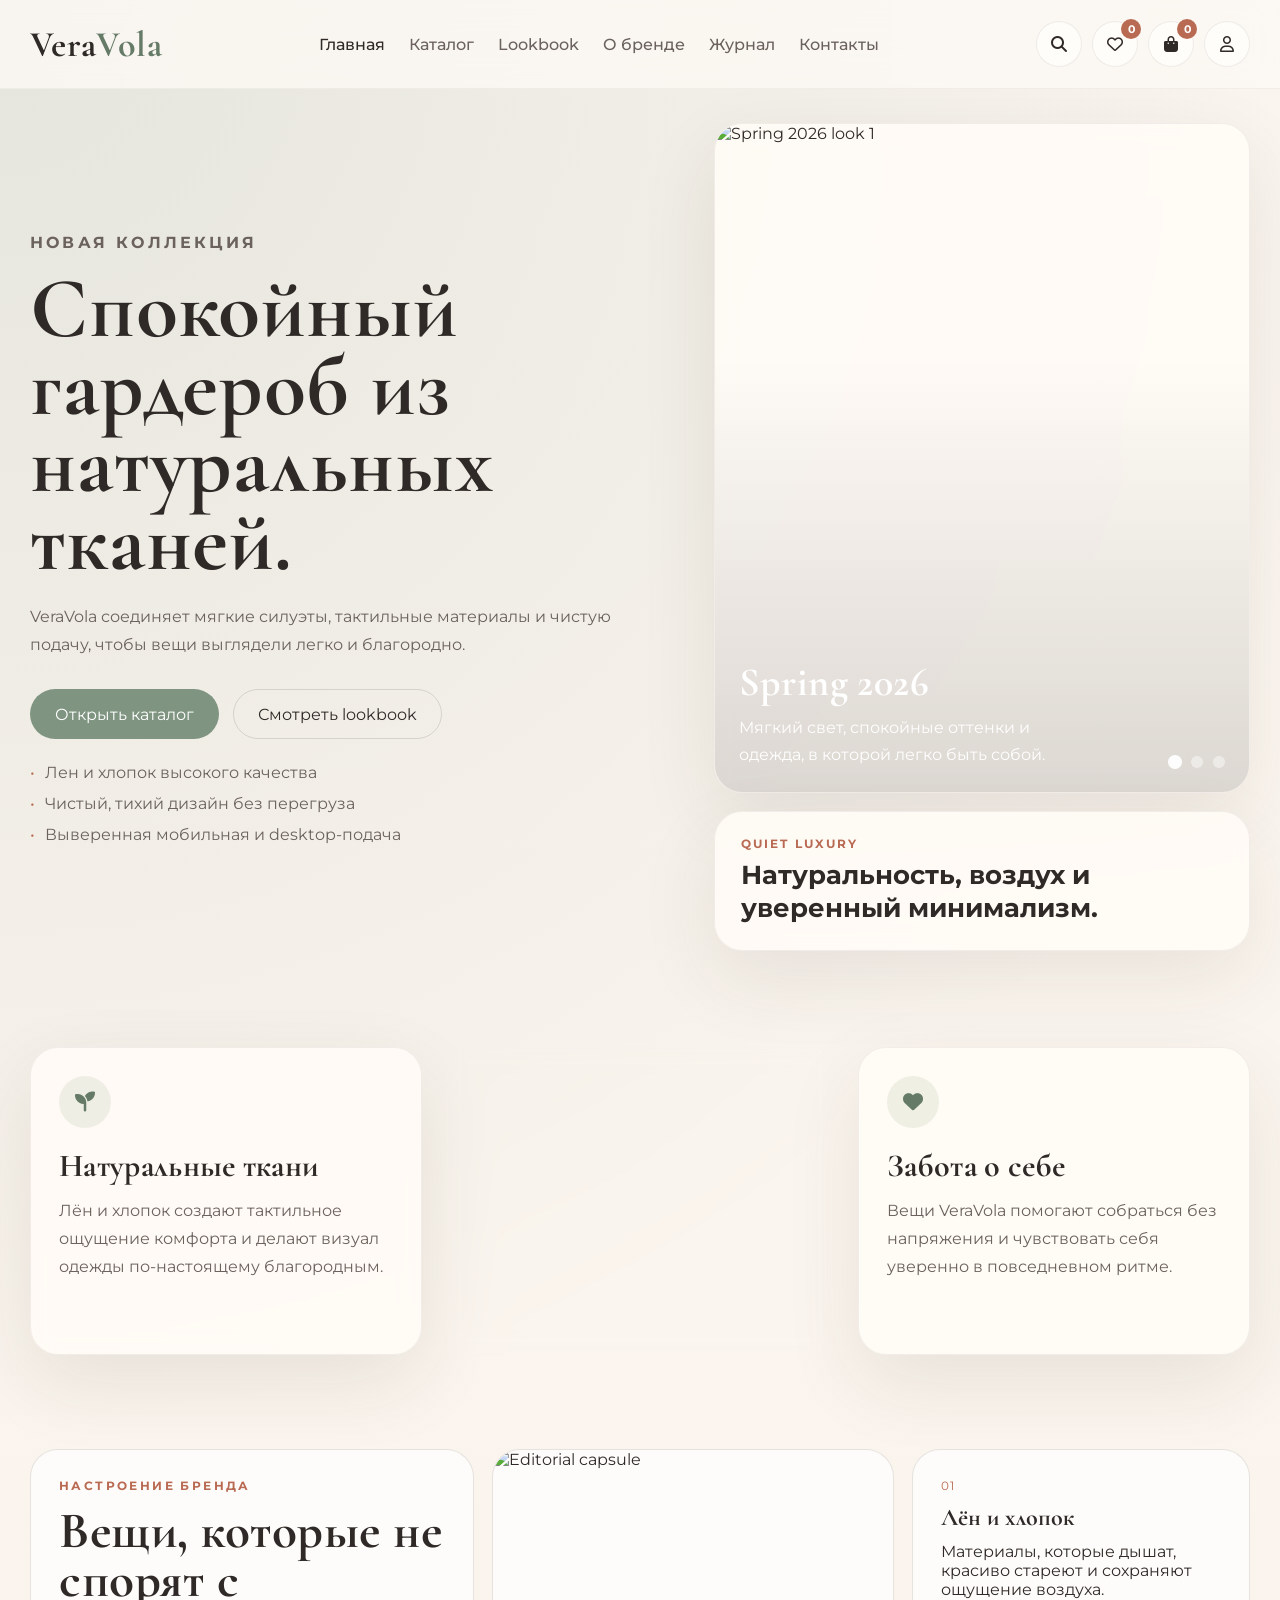
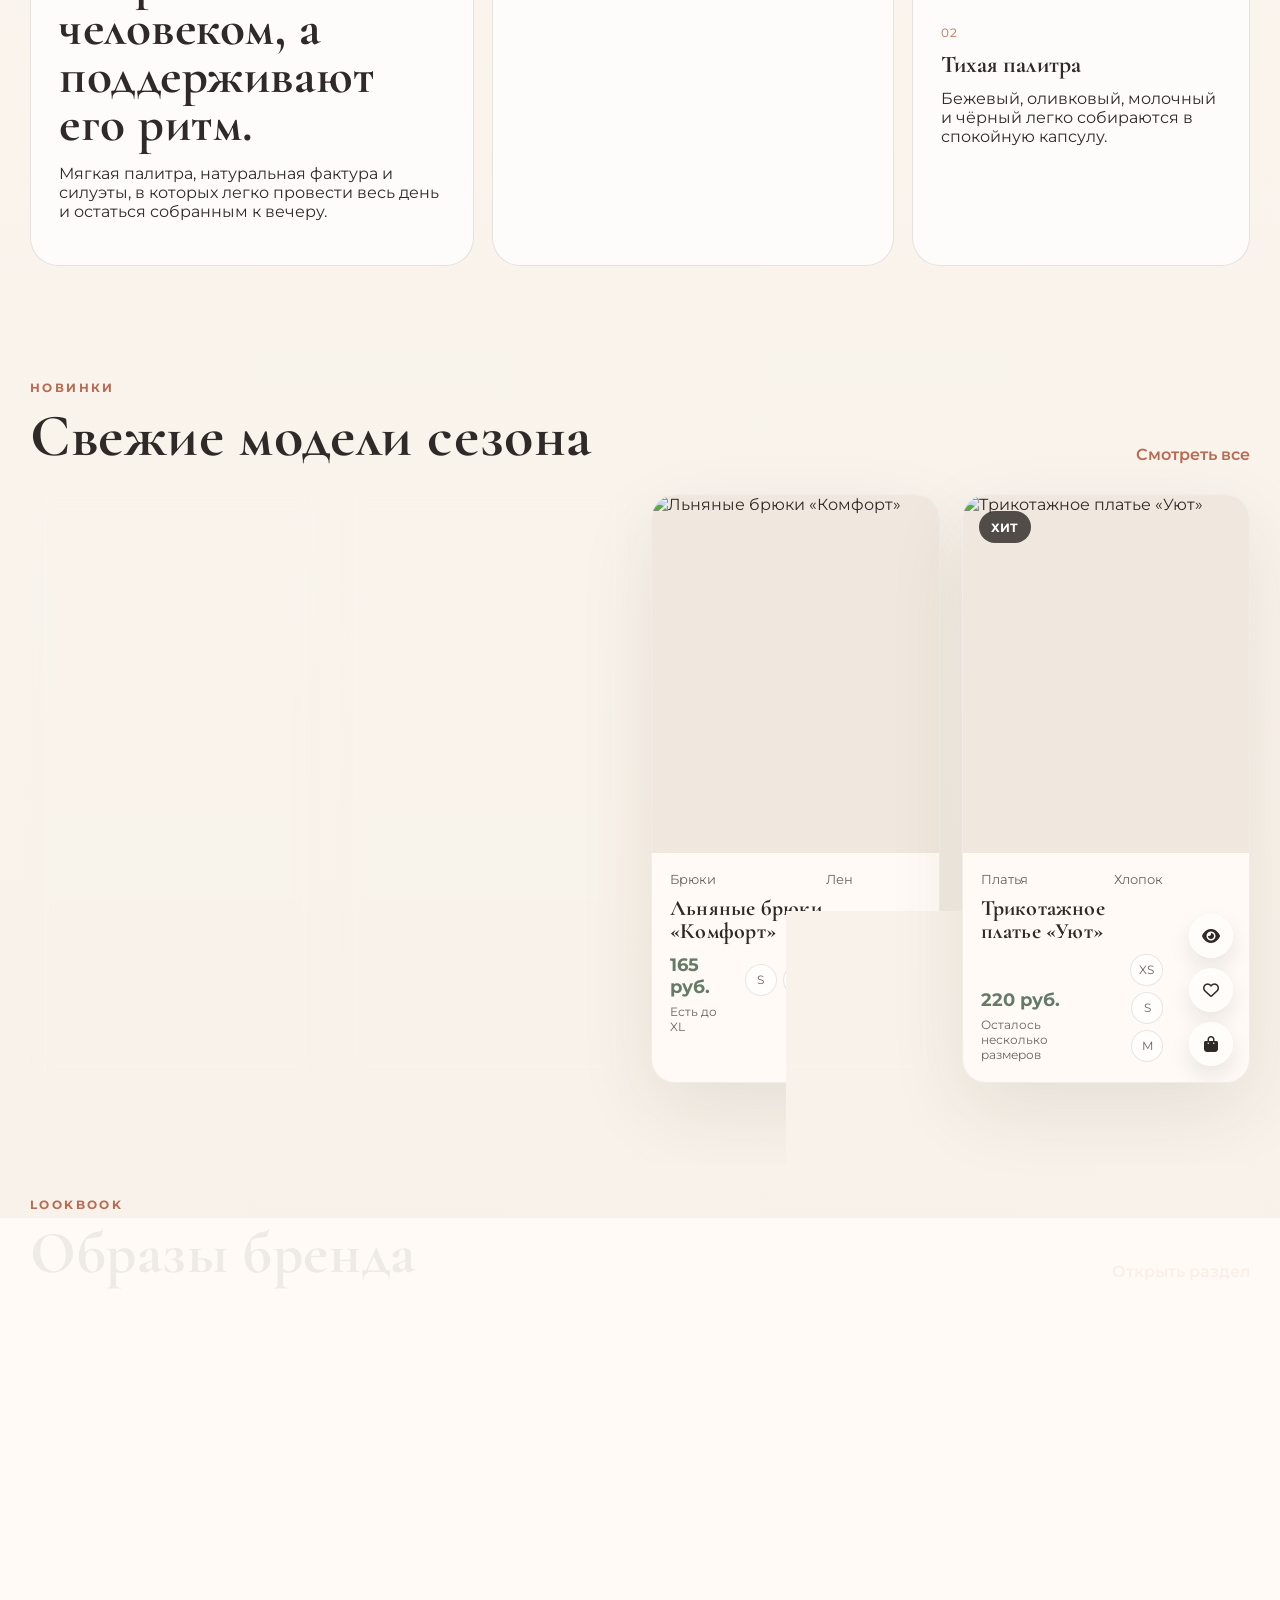
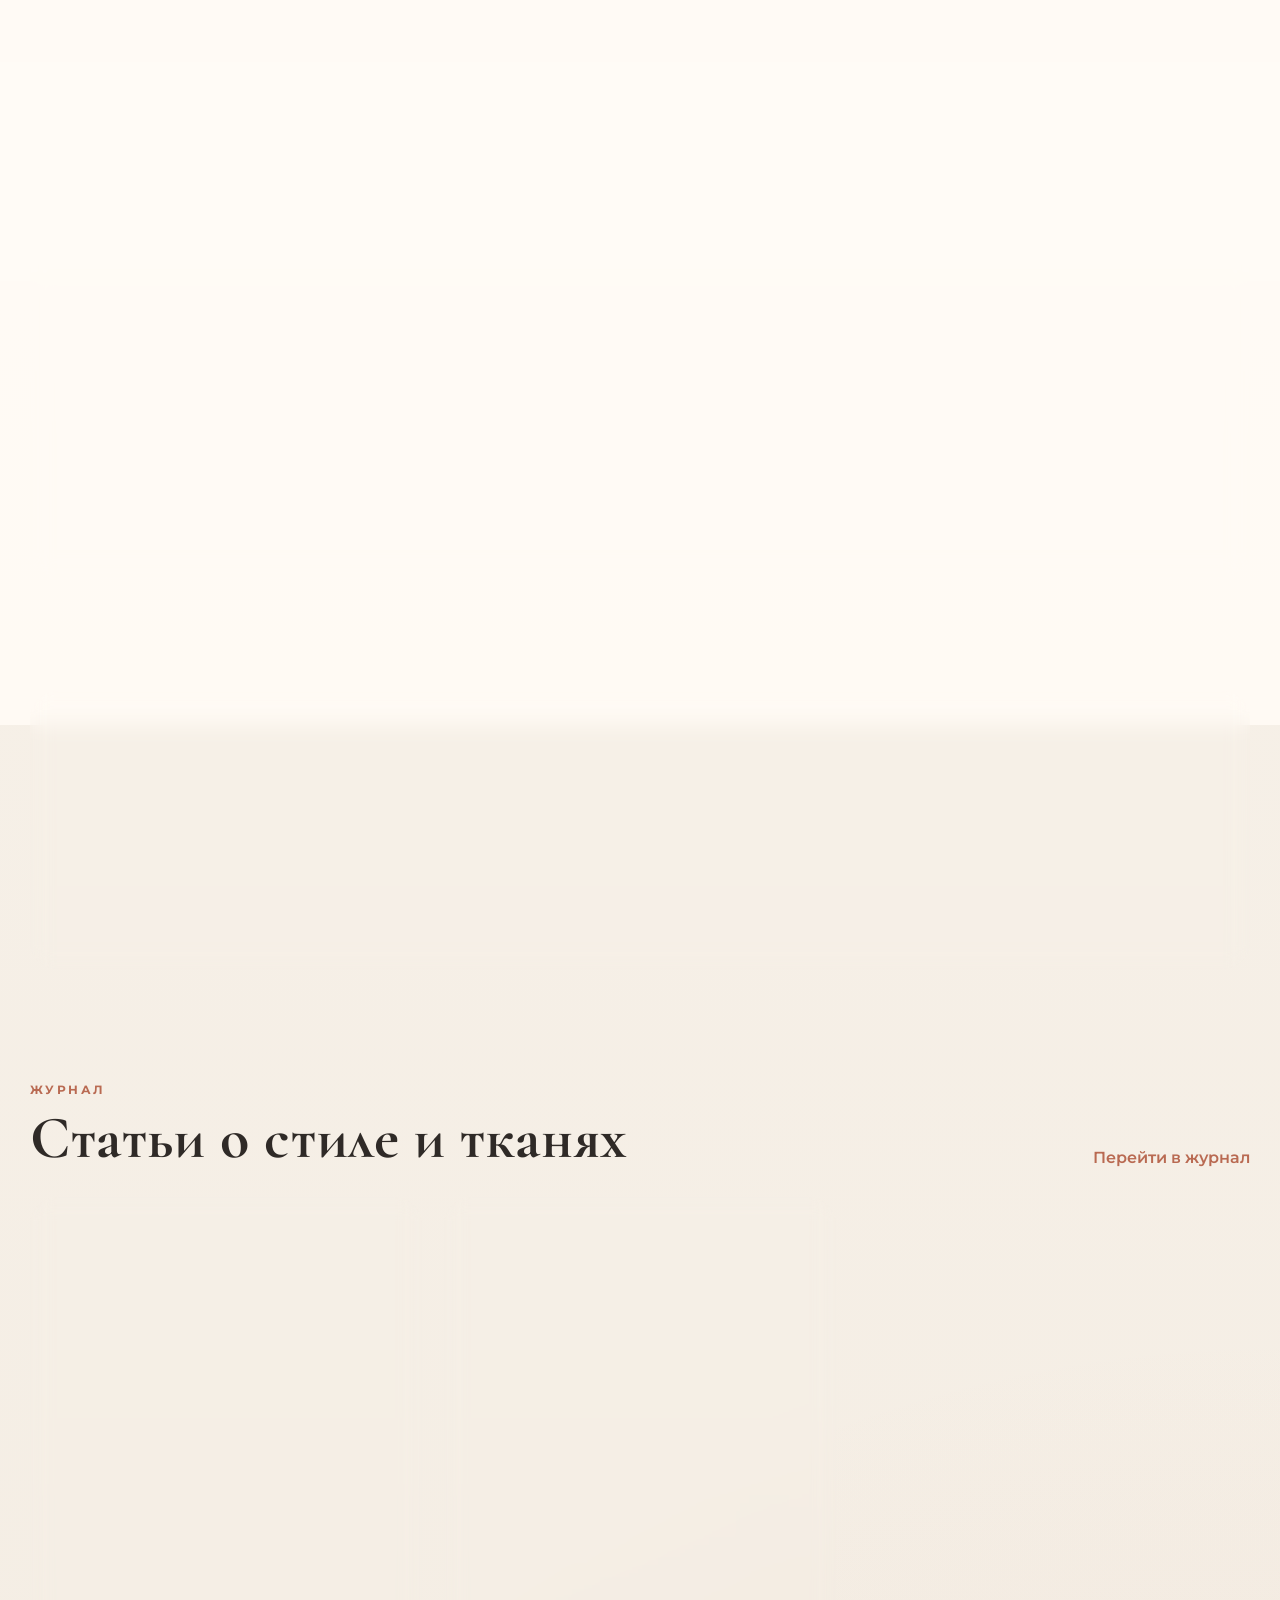
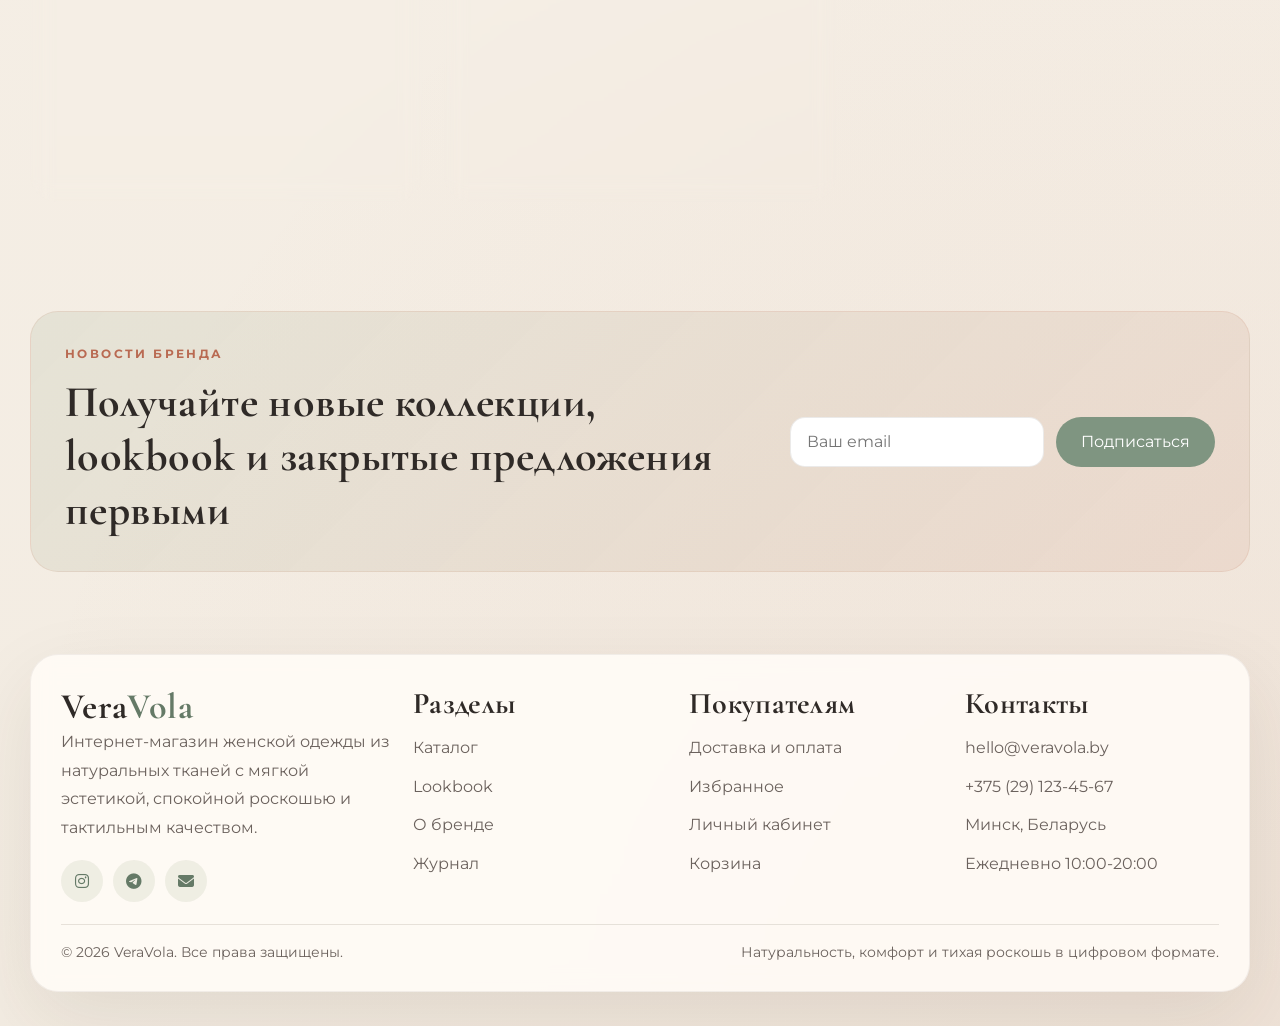
==== commit 4bf0c9f3: "2index.html gtm" ====
--- a/index.html
+++ b/index.html
@@ -1,6 +1,13 @@
 <!DOCTYPE html>
 <html lang="ru">
 <head>
+    <!-- Google Tag Manager -->
+<script>(function(w,d,s,l,i){w[l]=w[l]||[];w[l].push({'gtm.start':
+new Date().getTime(),event:'gtm.js'});var f=d.getElementsByTagName(s)[0],
+j=d.createElement(s),dl=l!='dataLayer'?'&l='+l:'';j.async=true;j.src=
+'https://www.googletagmanager.com/gtm.js?id='+i+dl;f.parentNode.insertBefore(j,f);
+})(window,document,'script','dataLayer','GTM-WN6B376W');</script>
+<!-- End Google Tag Manager -->
     <meta charset="UTF-8">
     <meta name="viewport" content="width=device-width, initial-scale=1.0">
     <title>VeraVola - интернет-магазин одежды из натуральных тканей</title>
@@ -12,6 +19,10 @@
     <link rel="stylesheet" href="style.css">
 </head>
 <body data-page="home">
+    <!-- Google Tag Manager (noscript) -->
+<noscript><iframe src="https://www.googletagmanager.com/ns.html?id=GTM-WN6B376W"
+height="0" width="0" style="display:none;visibility:hidden"></iframe></noscript>
+<!-- End Google Tag Manager (noscript) -->
     <div id="siteHeader"></div>
 
     <main>
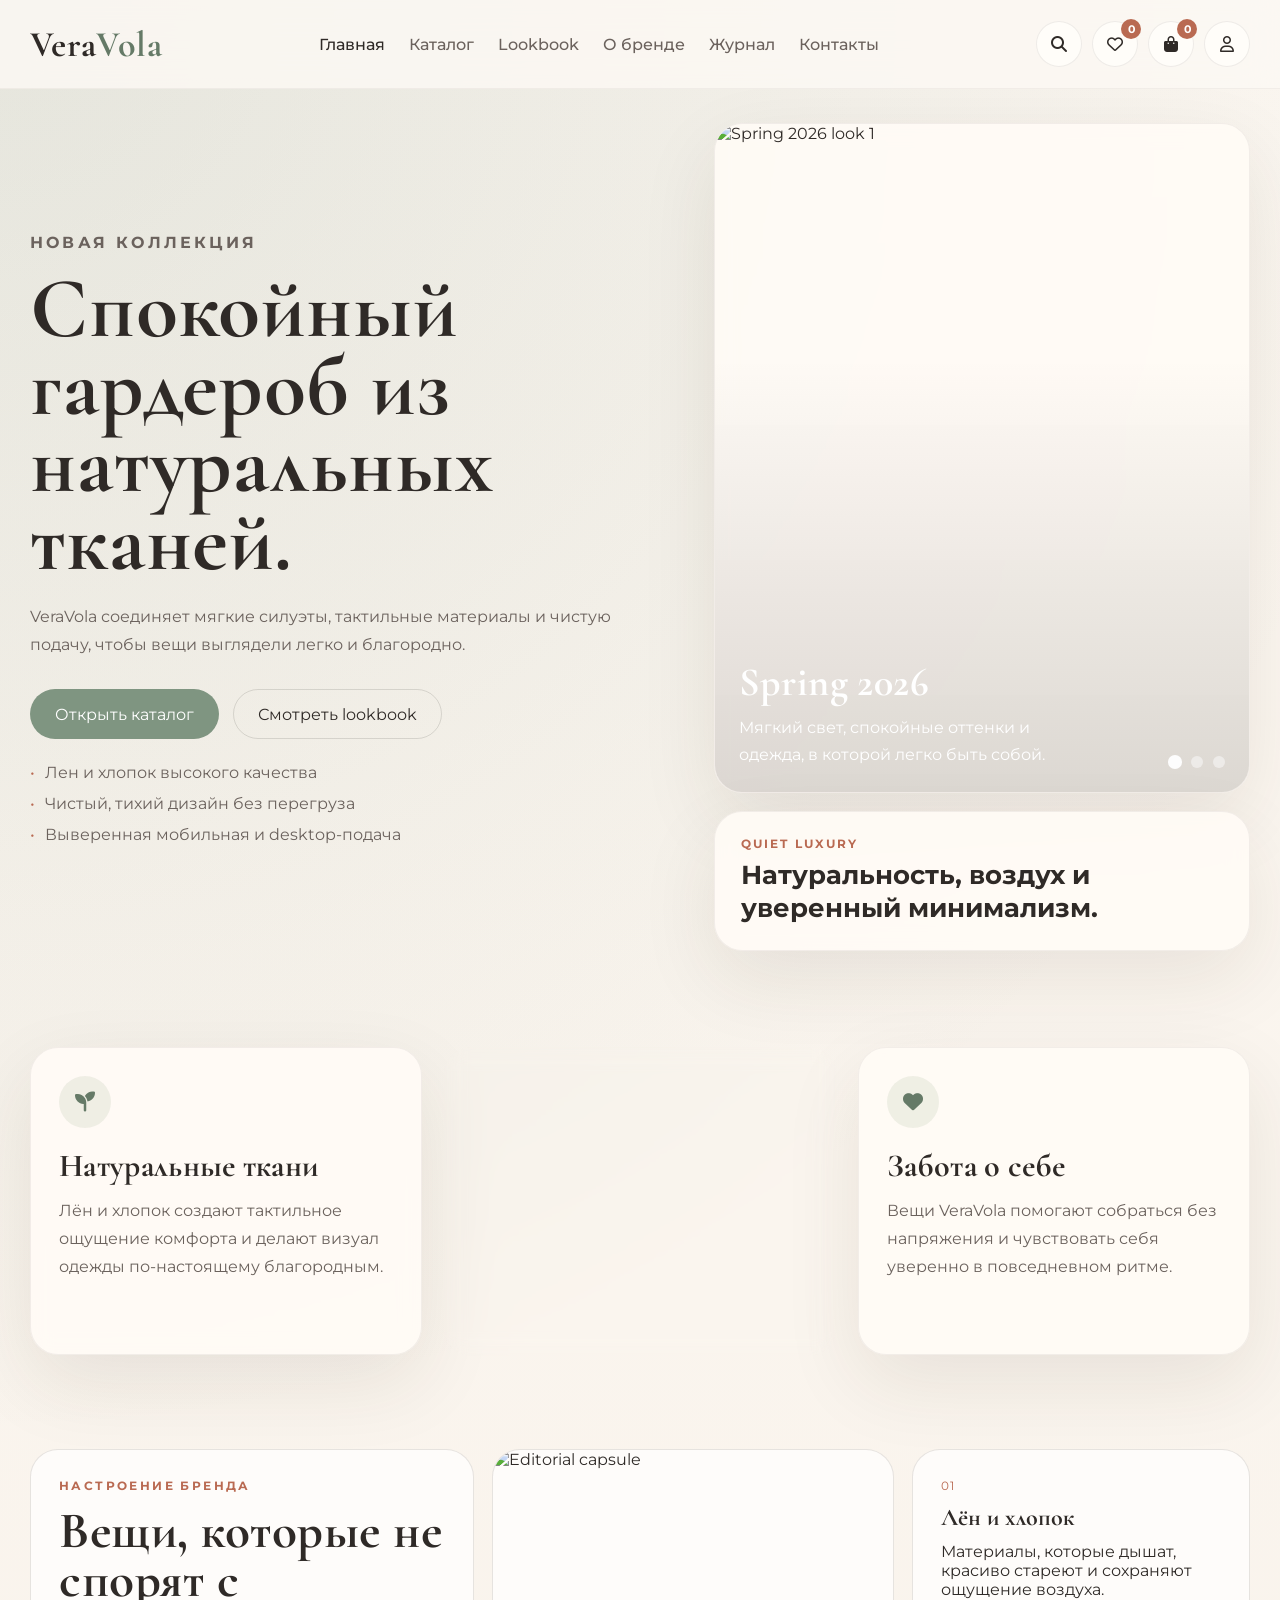
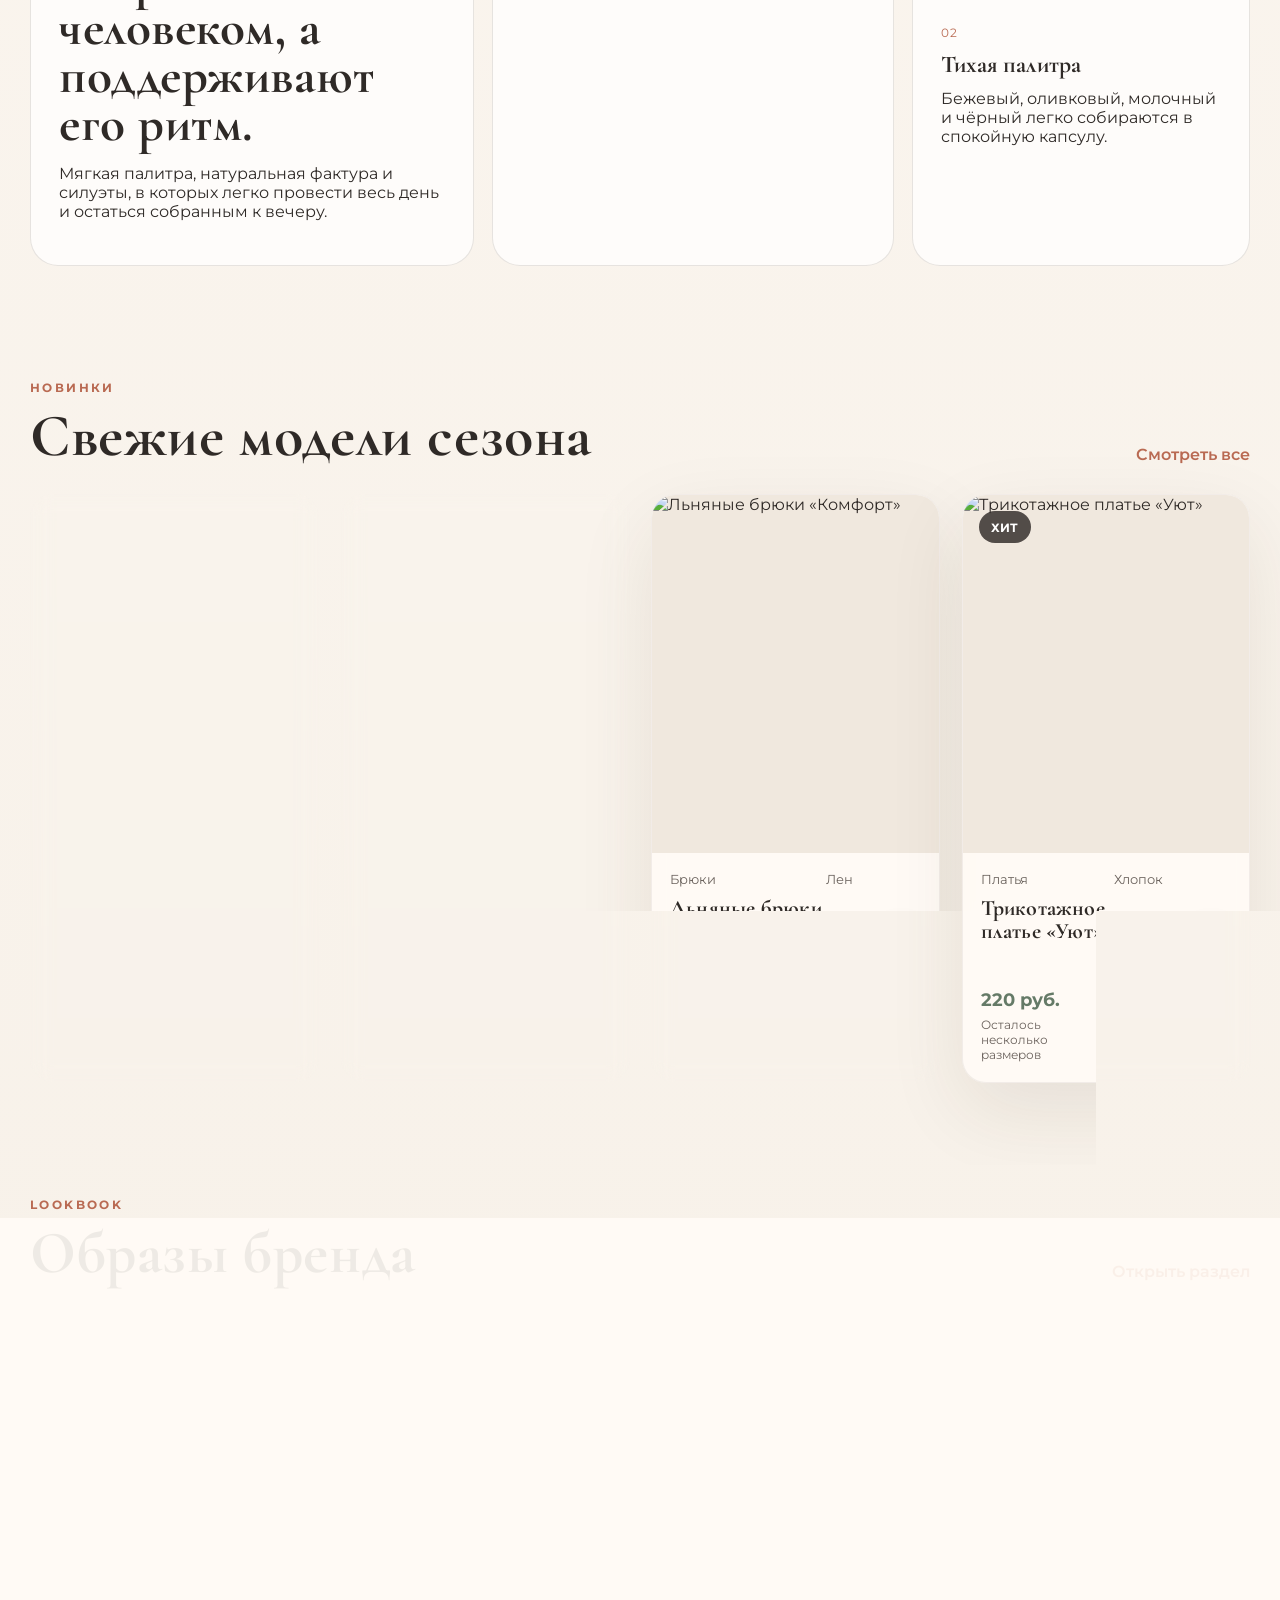
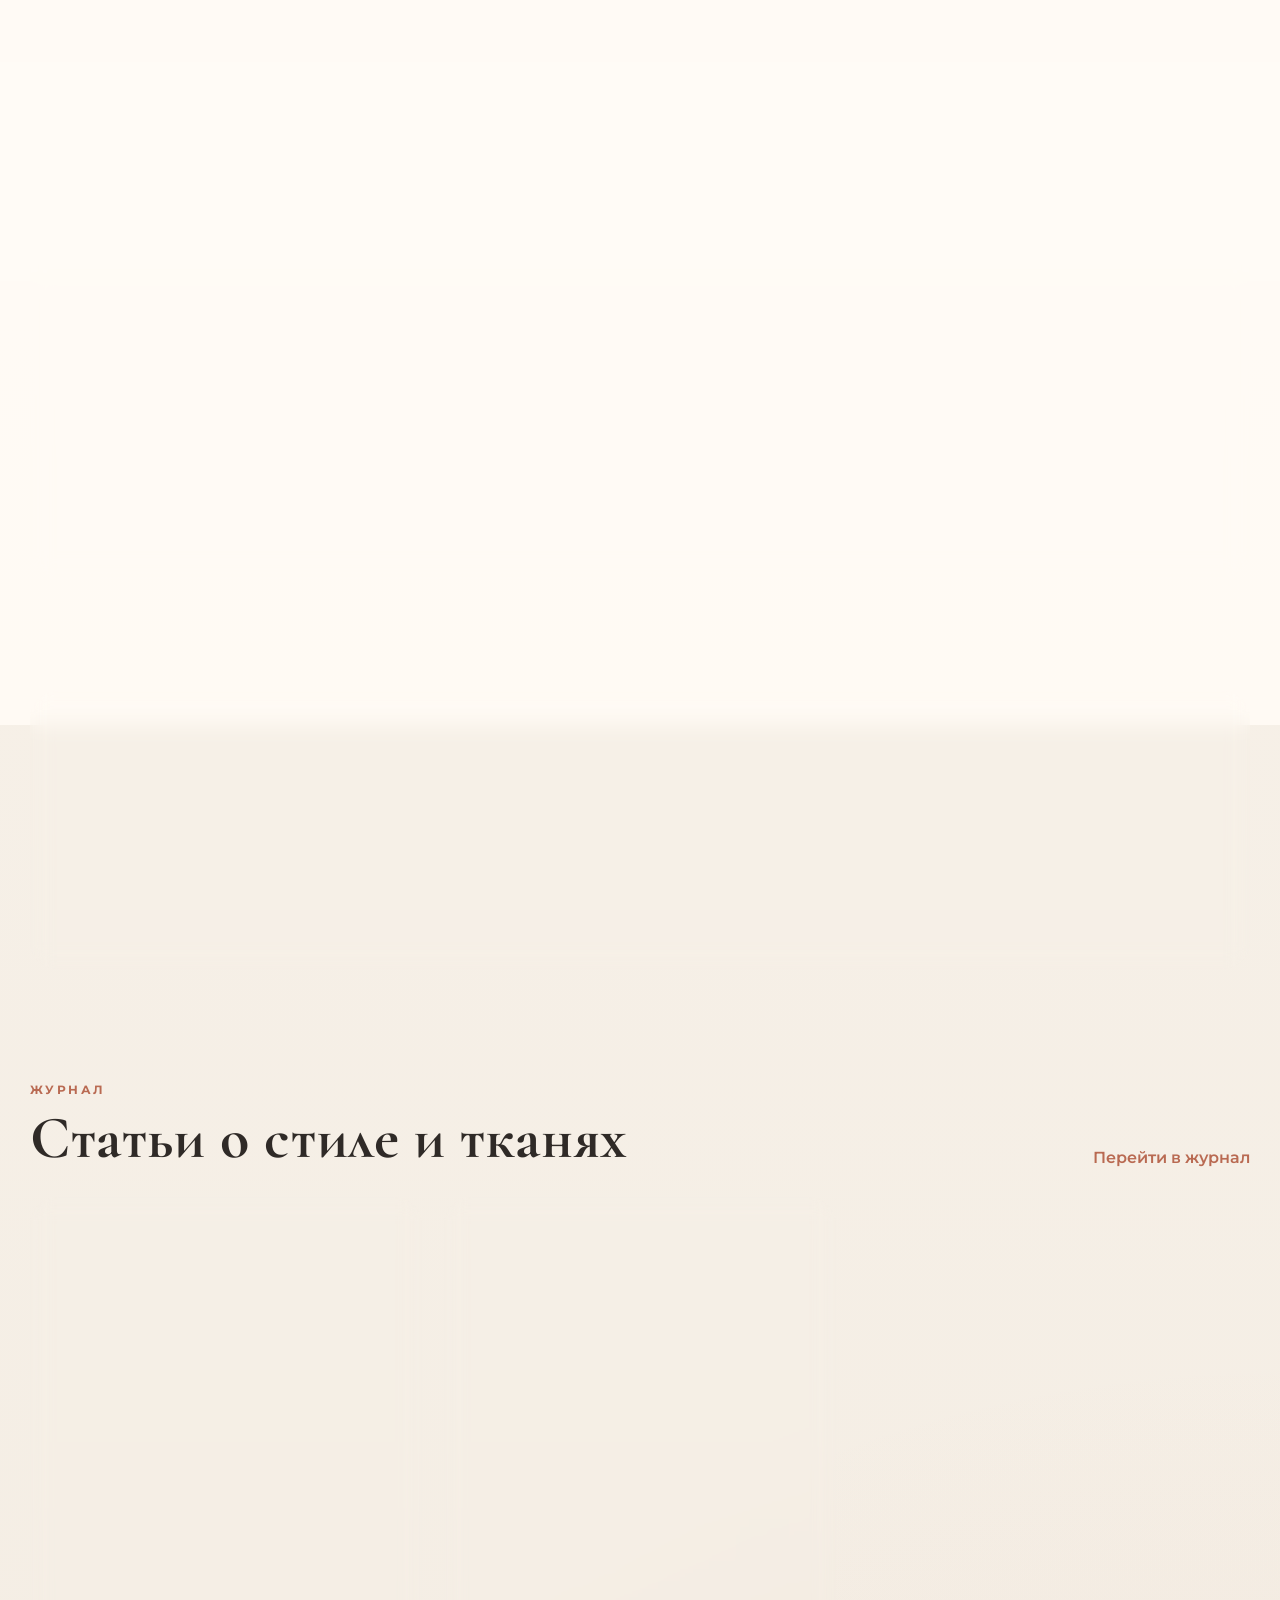
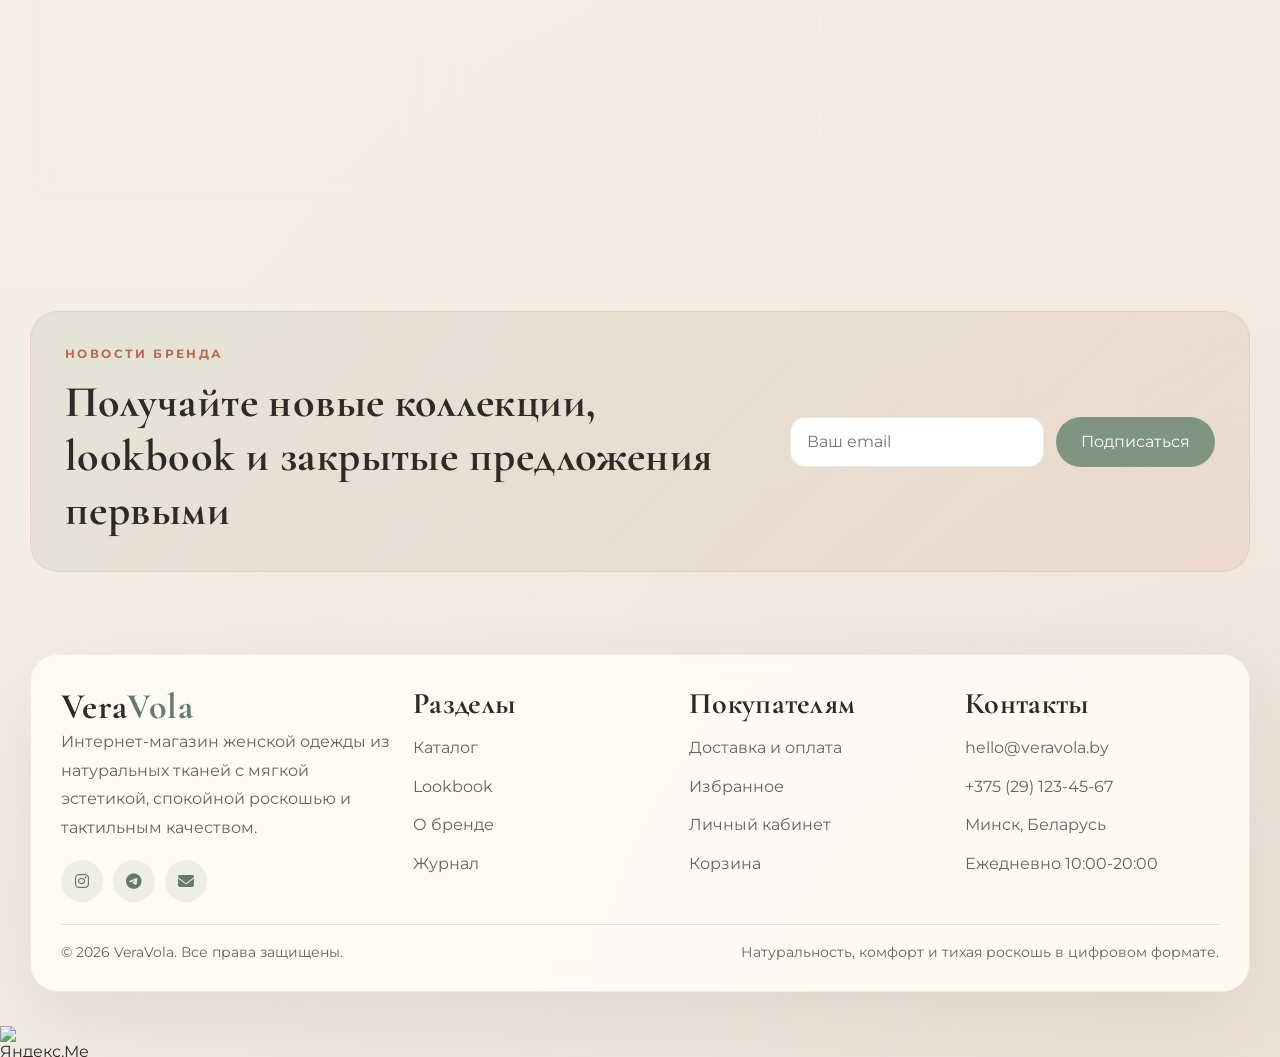
==== commit fd83c99d: "Update index.html" ====
--- a/index.html
+++ b/index.html
@@ -188,5 +188,14 @@
 
     <script src="data.js"></script>
     <script src="site.js"></script>
+    <!-- Yandex.Metrika informer -->
+<a href="https://metrika.yandex.ru/stat/?id=109057876&amp;from=informer" target="_blank" rel="nofollow">
+    <img src="https://informer.yandex.ru/informer/109057876/3_1_FFFFFFFF_FFFFFFFF_0_pageviews"
+         style="width:88px; height:31px; border:0;"
+         alt="Яндекс.Метрика"
+         title="Яндекс.Метрика: данные за сегодня (просмотры, визиты и уникальные посетители)"
+        class="ym-advanced-informer" data-cid="109057876" data-lang="ru"/>
+</a>
+<!-- /Yandex.Metrika informer -->
 </body>
 </html>
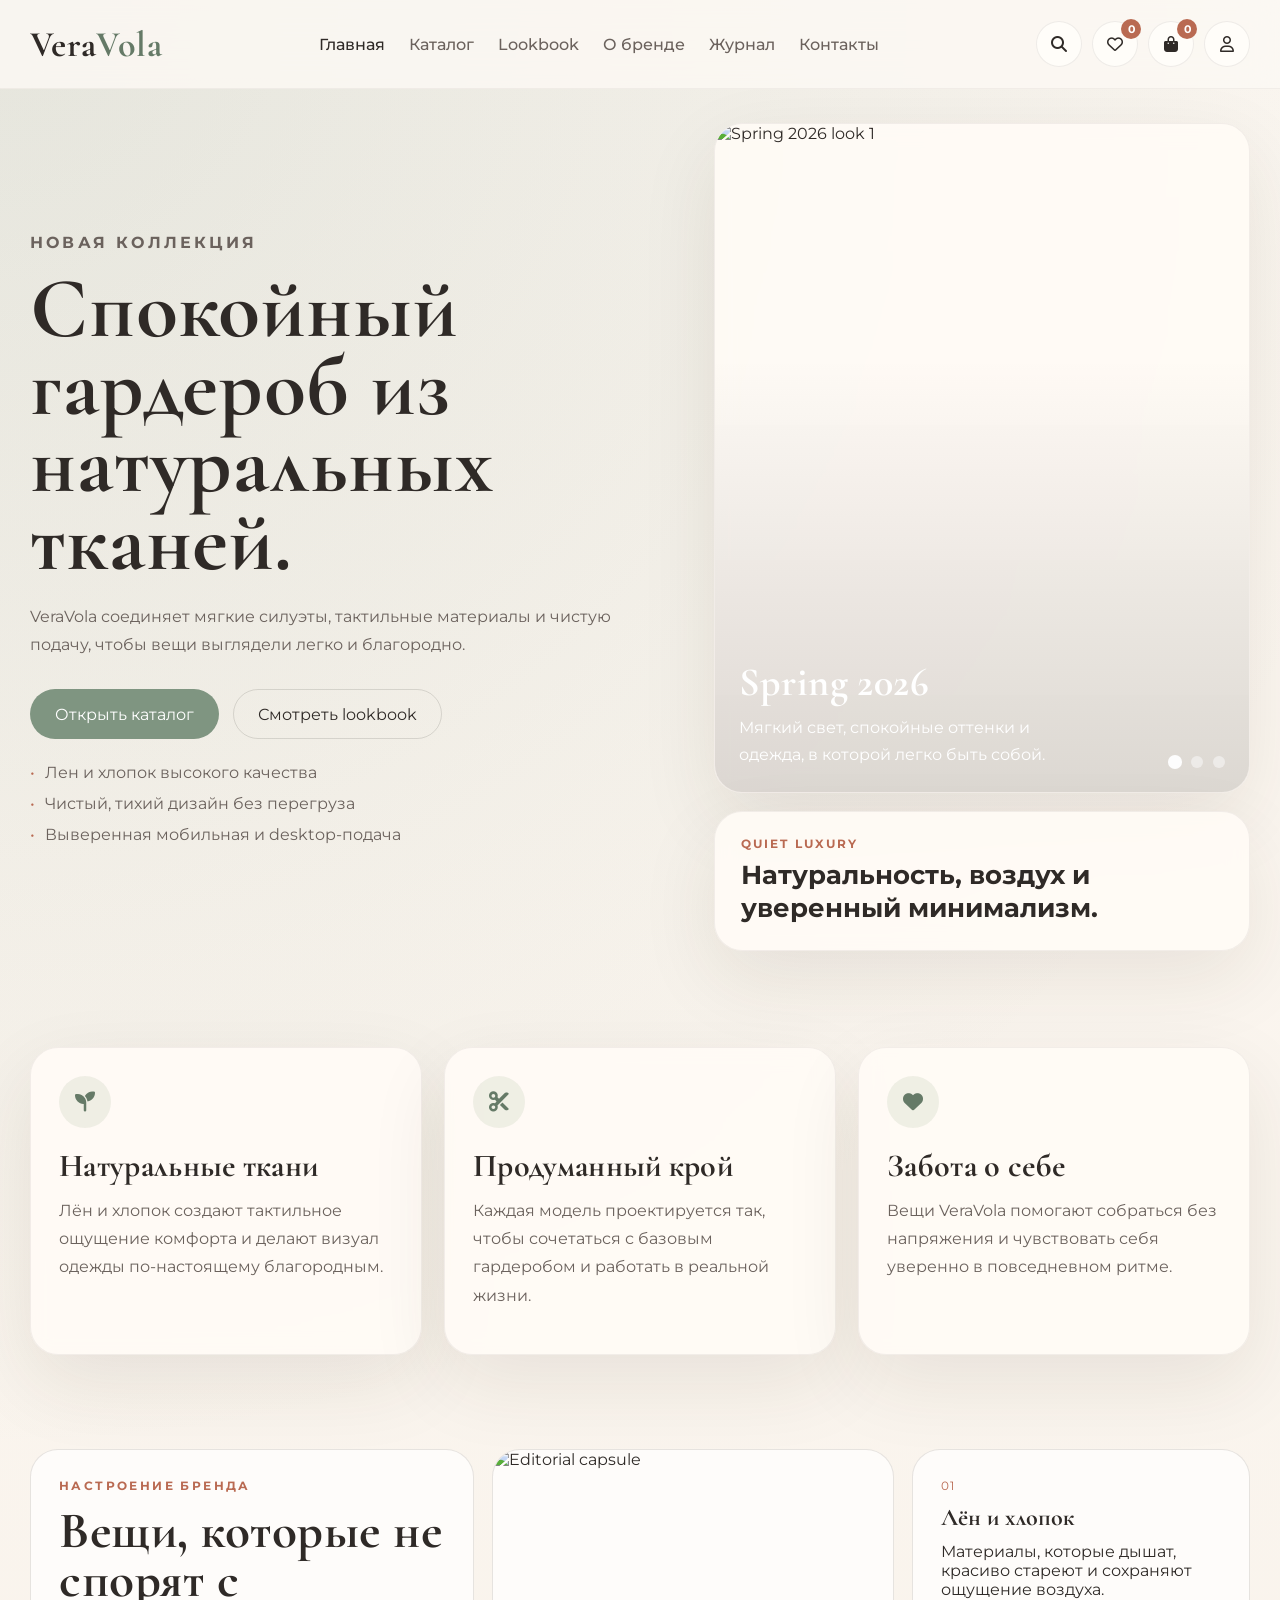
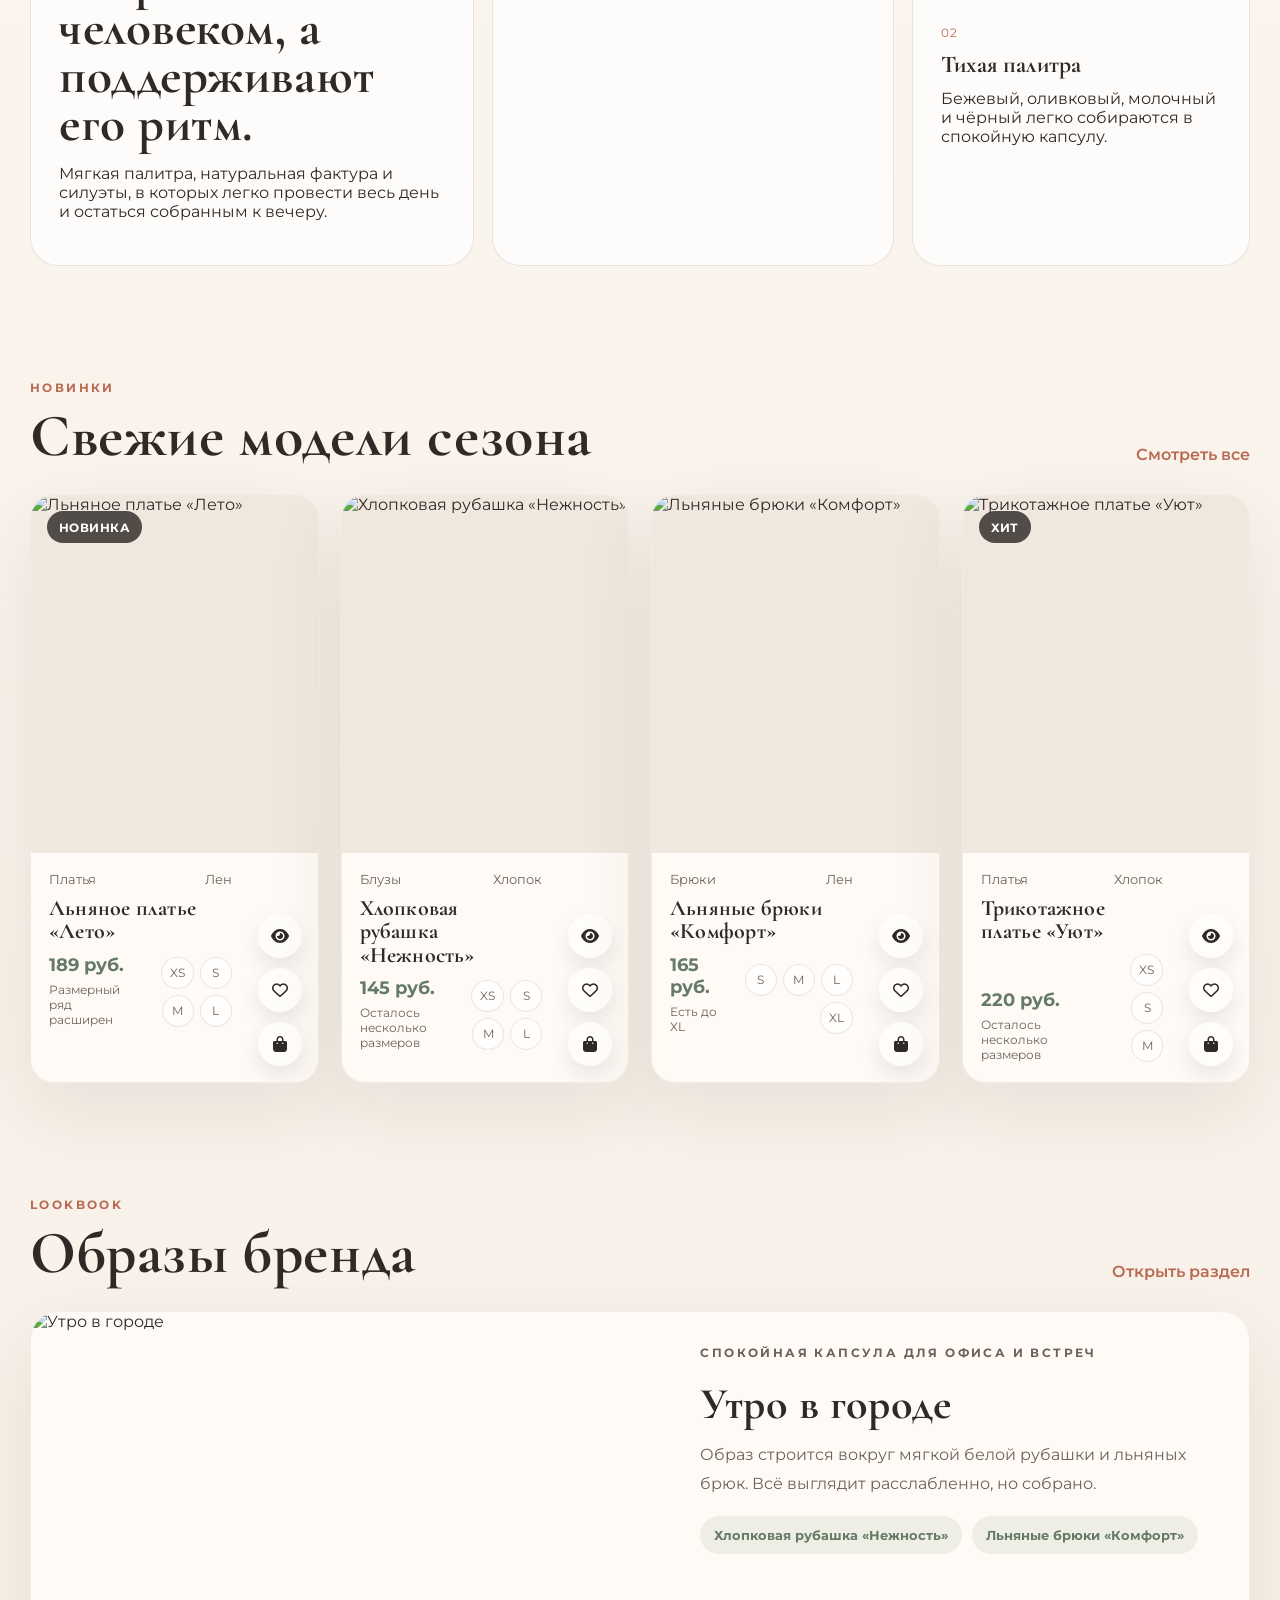
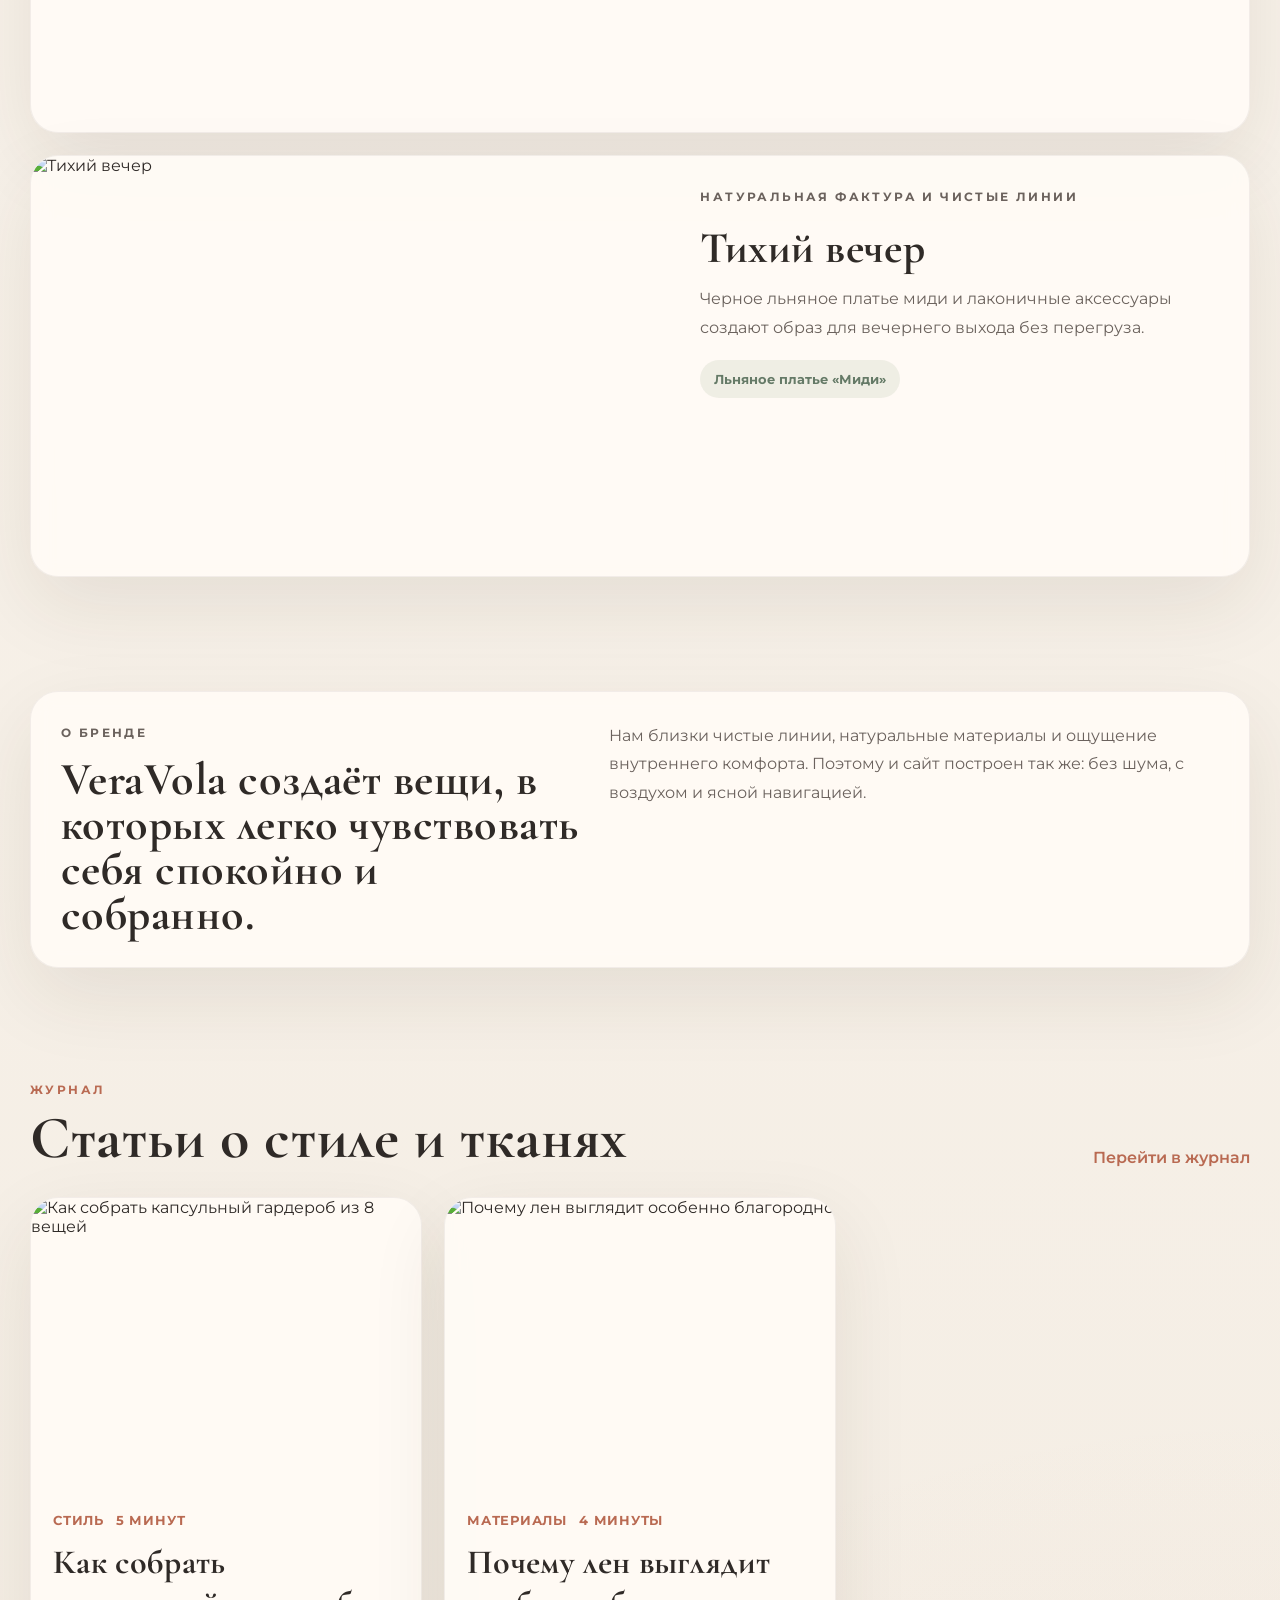
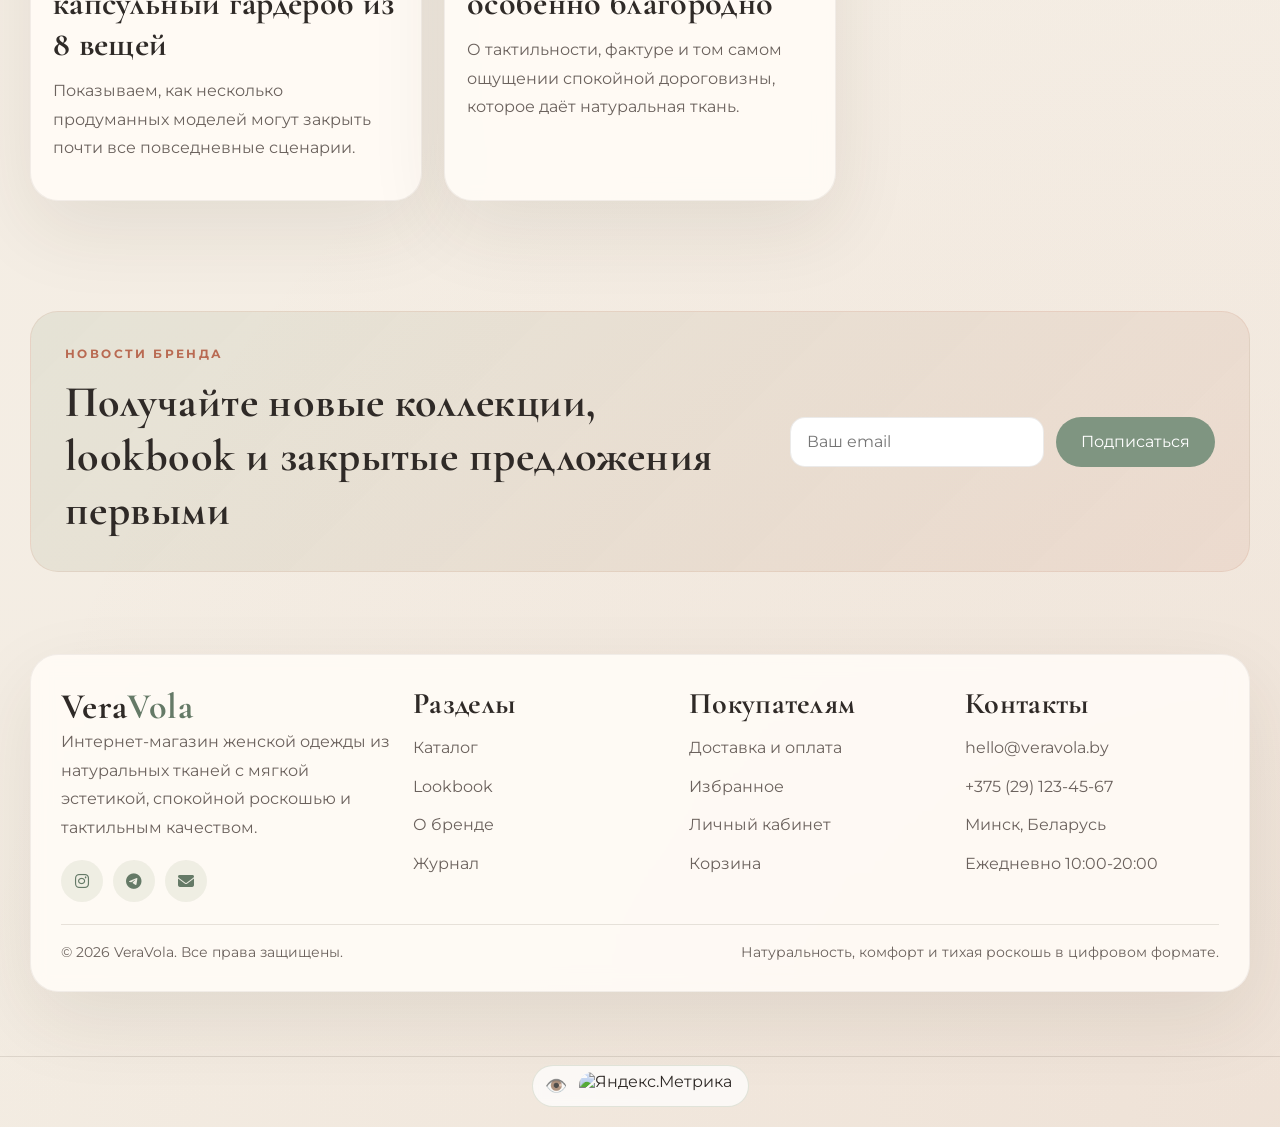
==== commit 9afb02b8: "Update index.html" ====
--- a/index.html
+++ b/index.html
@@ -188,14 +188,15 @@
 
     <script src="data.js"></script>
     <script src="site.js"></script>
-    <!-- Yandex.Metrika informer -->
-<a href="https://metrika.yandex.ru/stat/?id=109057876&amp;from=informer" target="_blank" rel="nofollow">
-    <img src="https://informer.yandex.ru/informer/109057876/3_1_FFFFFFFF_FFFFFFFF_0_pageviews"
-         style="width:88px; height:31px; border:0;"
-         alt="Яндекс.Метрика"
-         title="Яндекс.Метрика: данные за сегодня (просмотры, визиты и уникальные посетители)"
-        class="ym-advanced-informer" data-cid="109057876" data-lang="ru"/>
-</a>
+    <!-- Yandex.Metrika informer (кастомный) -->
+<div class="ym-informer-custom">
+    <a href="https://metrika.yandex.ru/stat/?id=109057876&amp;from=informer" target="_blank" rel="nofollow">
+        <img src="https://informer.yandex.ru/informer/109057876/3_1_FFFFFFFF_FFFFFFFF_0_pageviews"
+             alt="Яндекс.Метрика"
+             title="Яндекс.Метрика: данные за сегодня"
+             class="ym-advanced-informer" data-cid="109057876" data-lang="ru"/>
+    </a>
+</div>
 <!-- /Yandex.Metrika informer -->
 </body>
 </html>
--- a/style.css
+++ b/style.css
@@ -2371,3 +2371,52 @@
         padding: 24px;
     }
 }
+/* Стили для Яндекс.Метрики Информер */
+.ym-informer-custom {
+    display: flex;
+    justify-content: center;
+    margin: 30px 0 20px;
+    padding: 8px 0 0;
+    border-top: 1px solid rgba(95, 80, 68, 0.15);
+}
+
+.ym-informer-custom a {
+    display: inline-flex !important;
+    align-items: center;
+    gap: 12px;
+    background: rgba(255, 255, 255, 0.72) !important;
+    backdrop-filter: blur(4px);
+    padding: 6px 16px 6px 12px;
+    border-radius: 60px;
+    border: 1px solid rgba(142, 164, 131, 0.25);
+    transition: all 0.25s ease;
+    text-decoration: none;
+    font-family: 'Montserrat', sans-serif;
+}
+
+.ym-informer-custom a:hover {
+    background: rgba(255, 255, 255, 0.9) !important;
+    border-color: var(--primary, #7f9581);
+    transform: translateY(-2px);
+    box-shadow: 0 6px 14px rgba(57, 40, 25, 0.06);
+}
+
+/* Стилизуем саму картинку информера */
+.ym-informer-custom img {
+    width: auto !important;
+    height: 28px !important;
+    border-radius: 40px;
+    filter: brightness(0.98);
+}
+
+/* Добавляем иконку глаза перед счётчиком */
+.ym-informer-custom a::before {
+    content: "👁️";
+    font-size: 18px;
+    opacity: 0.8;
+    transition: opacity 0.2s;
+}
+
+.ym-informer-custom a:hover::before {
+    opacity: 1;
+}
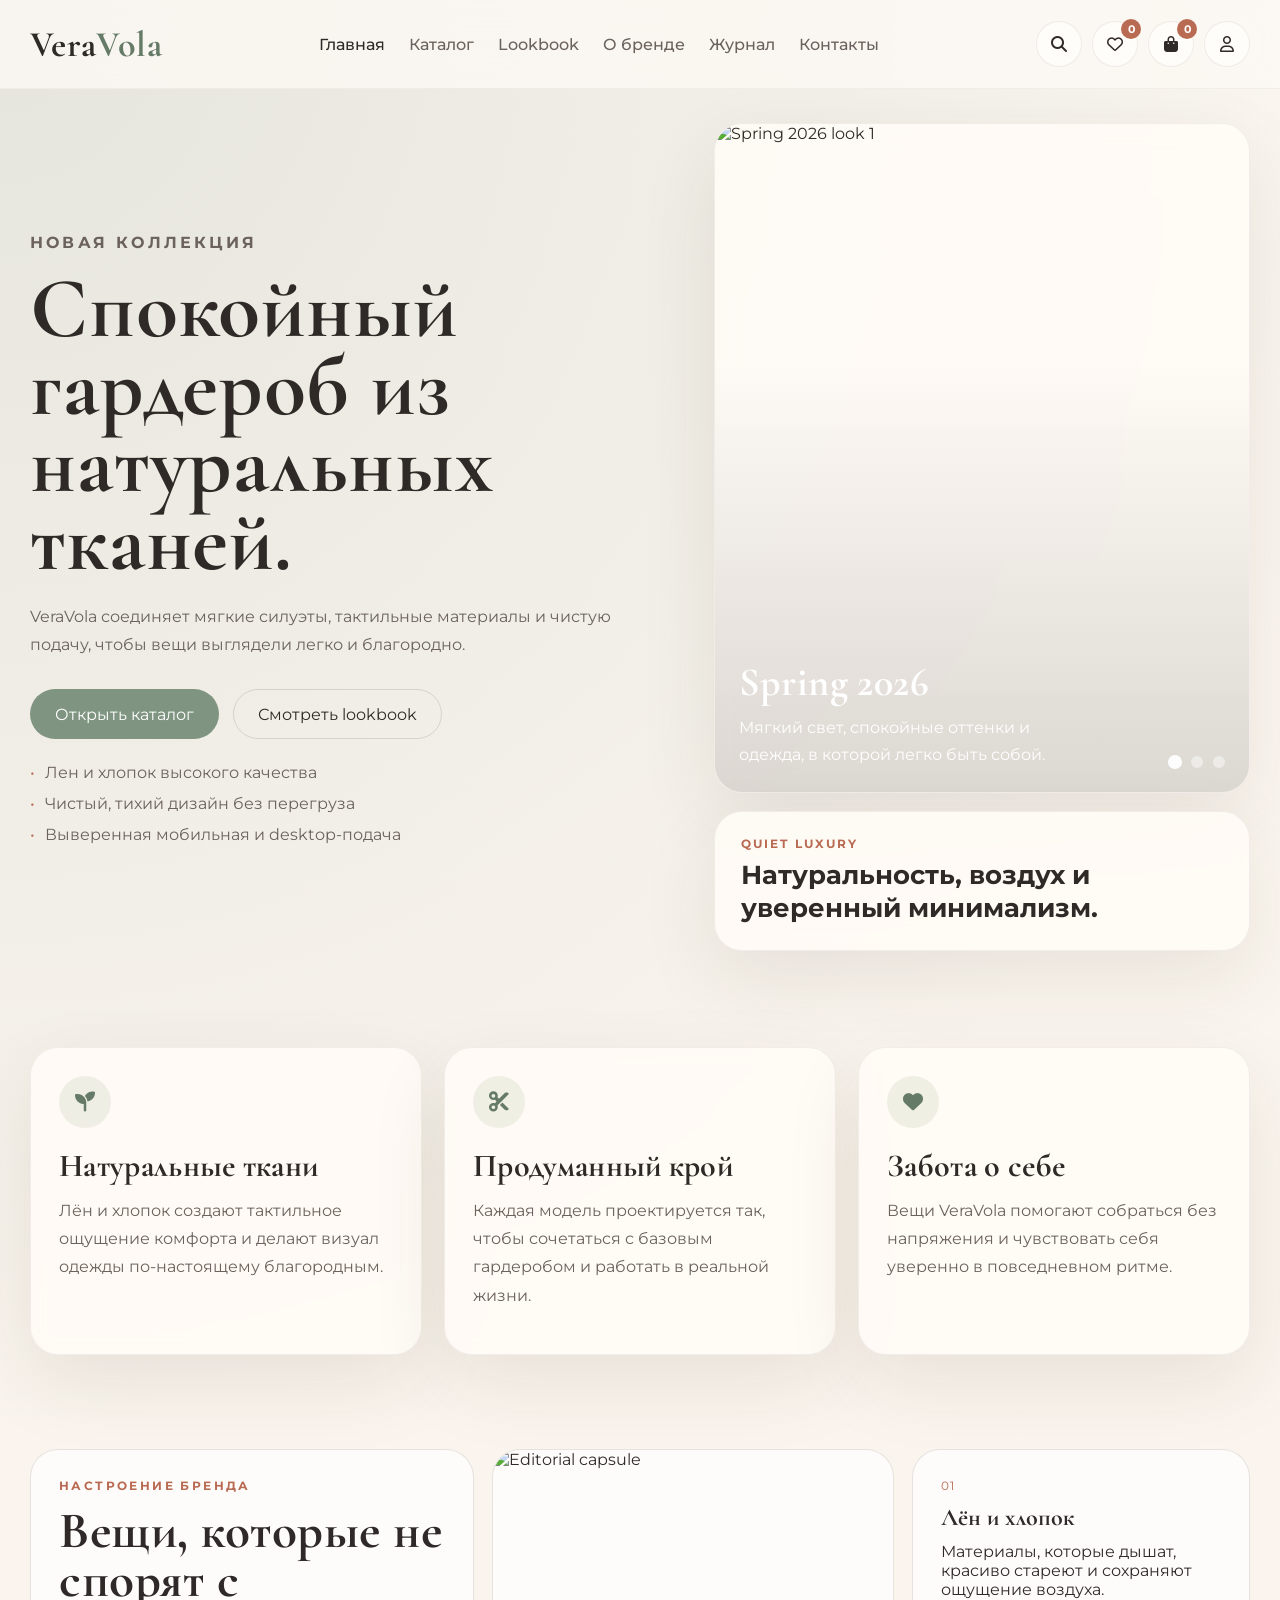
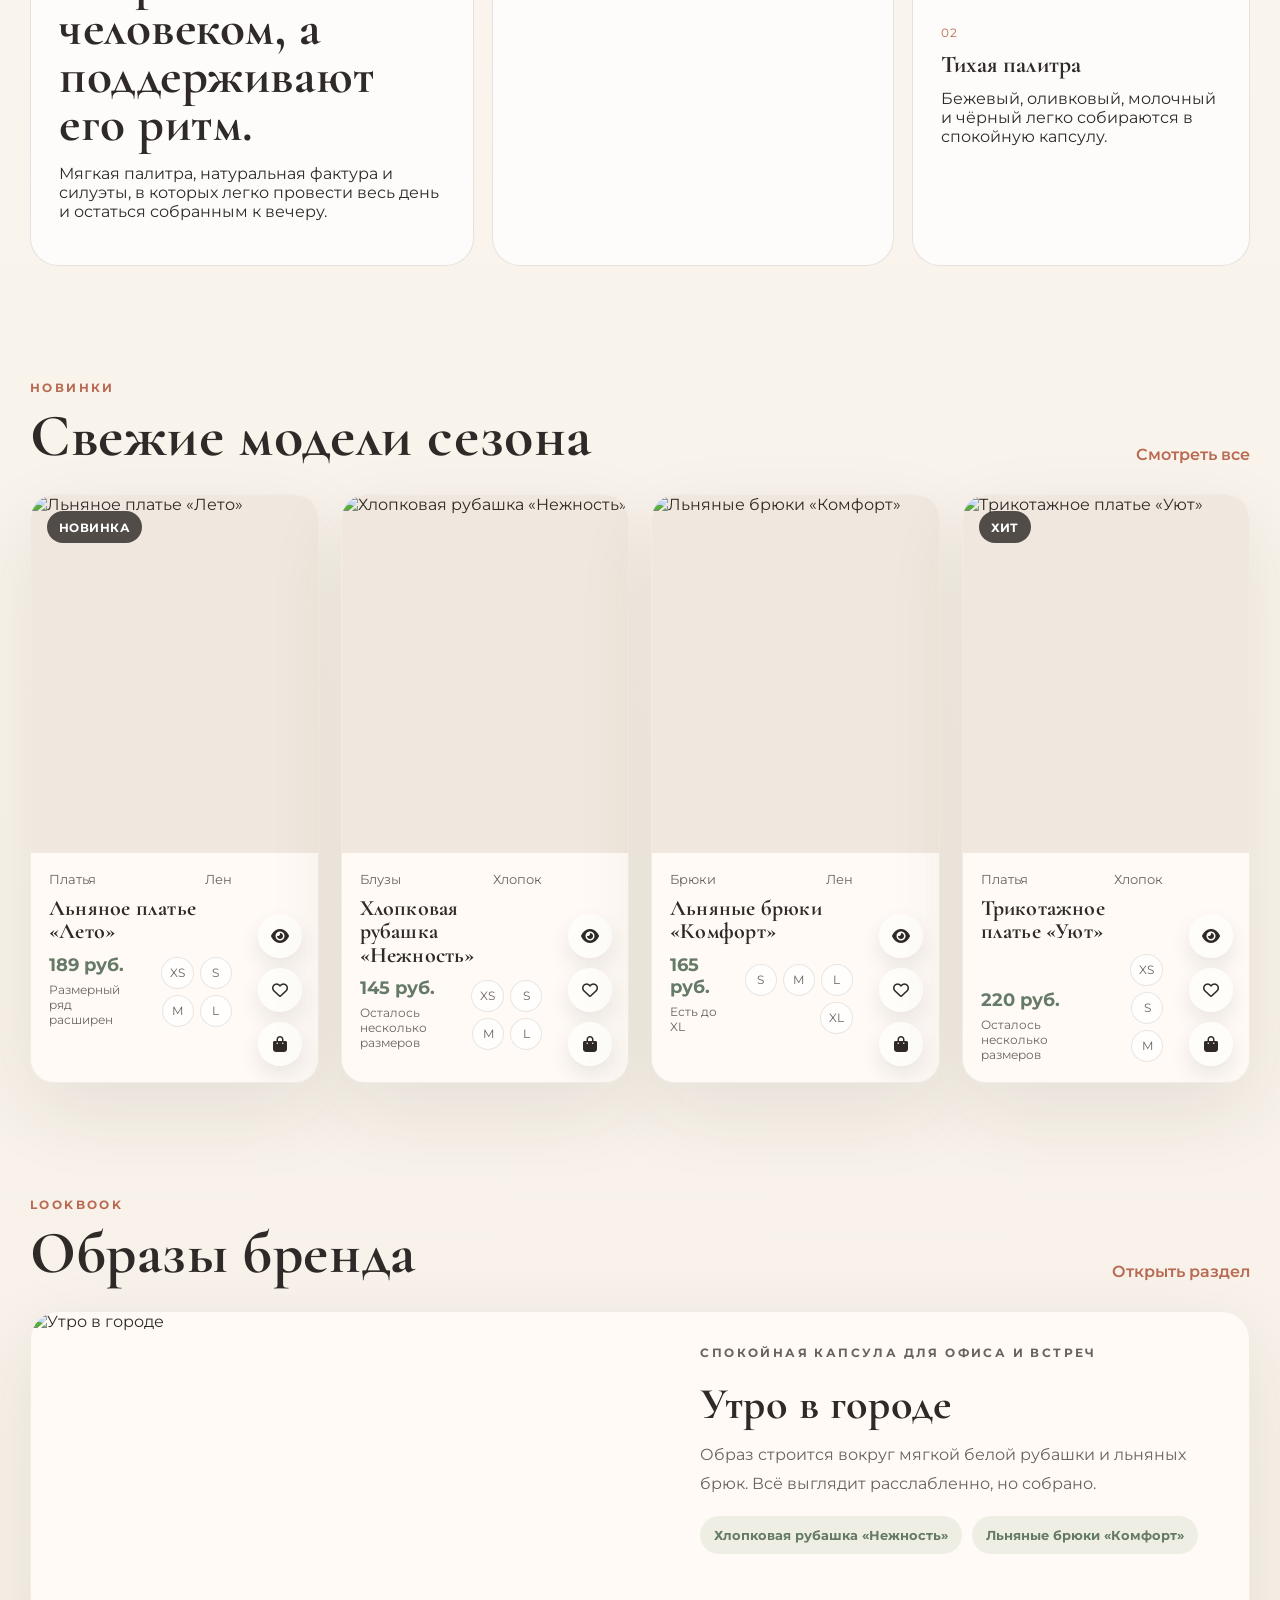
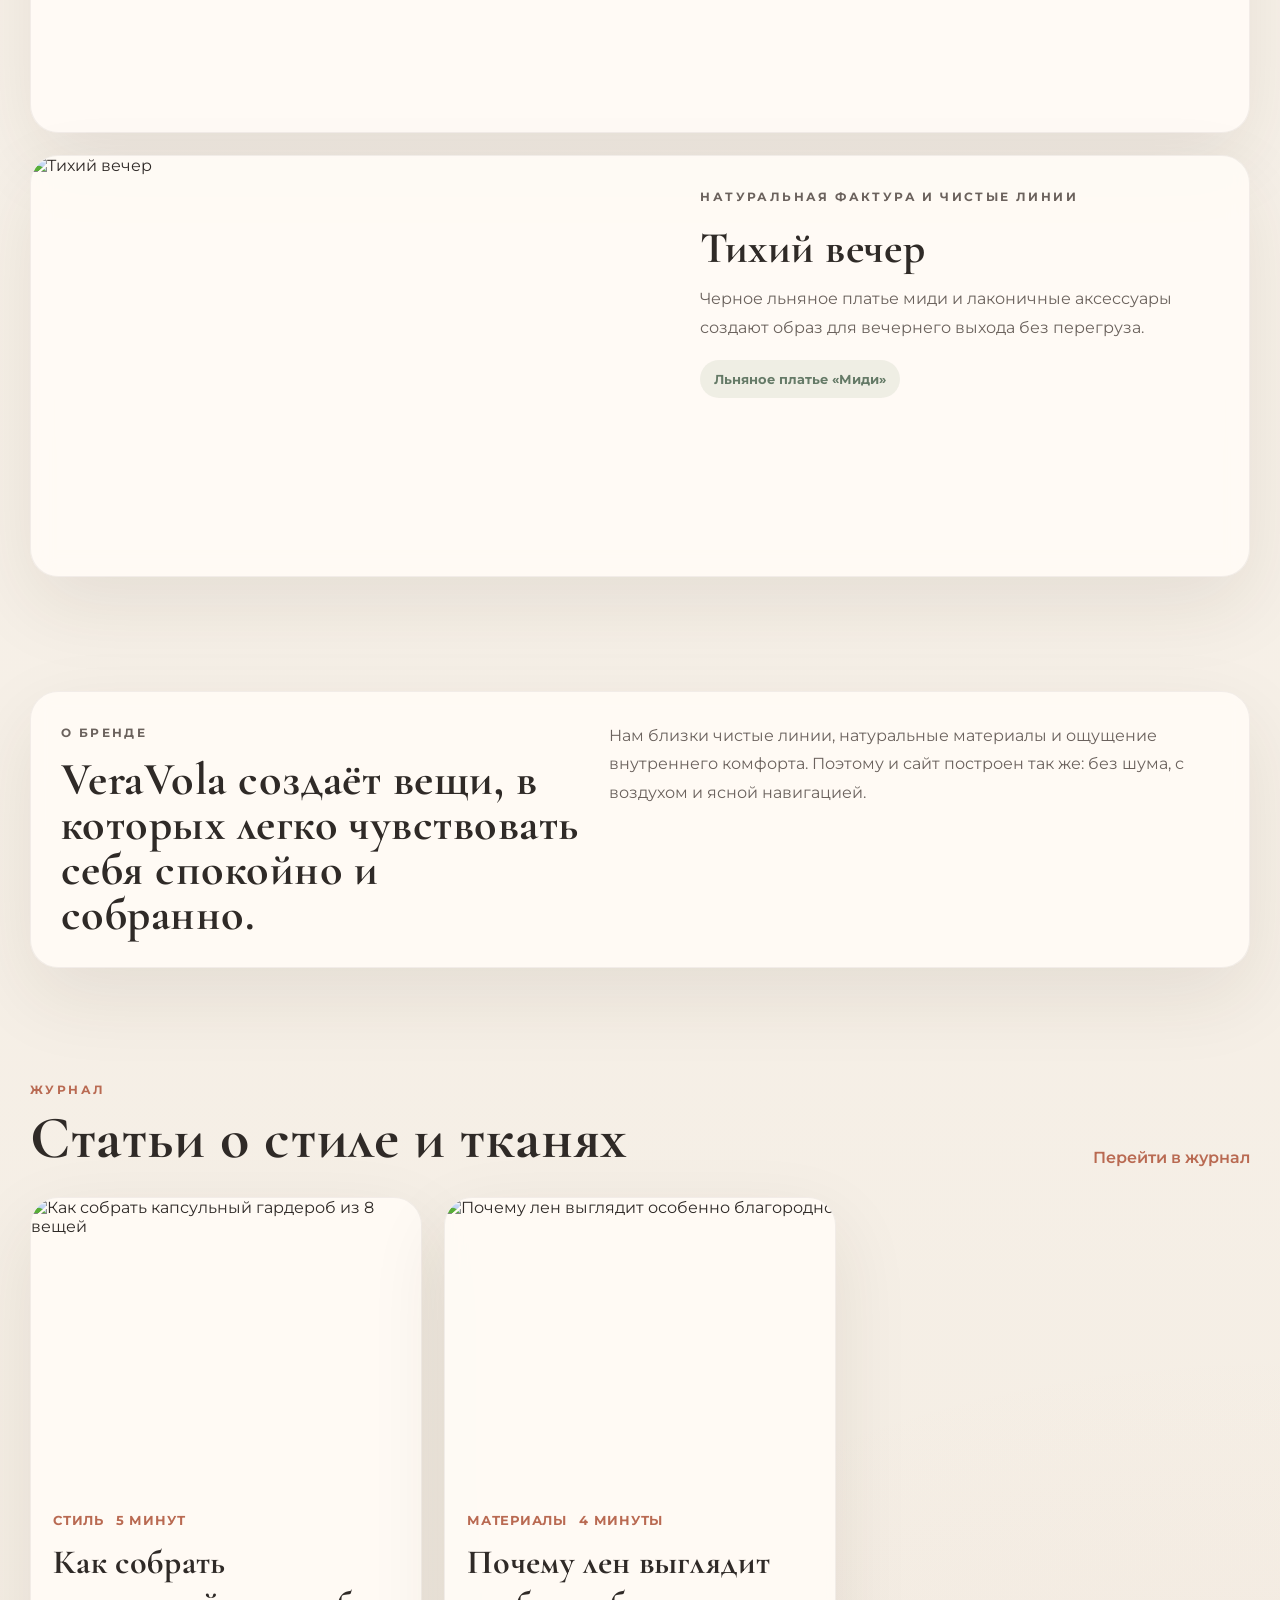
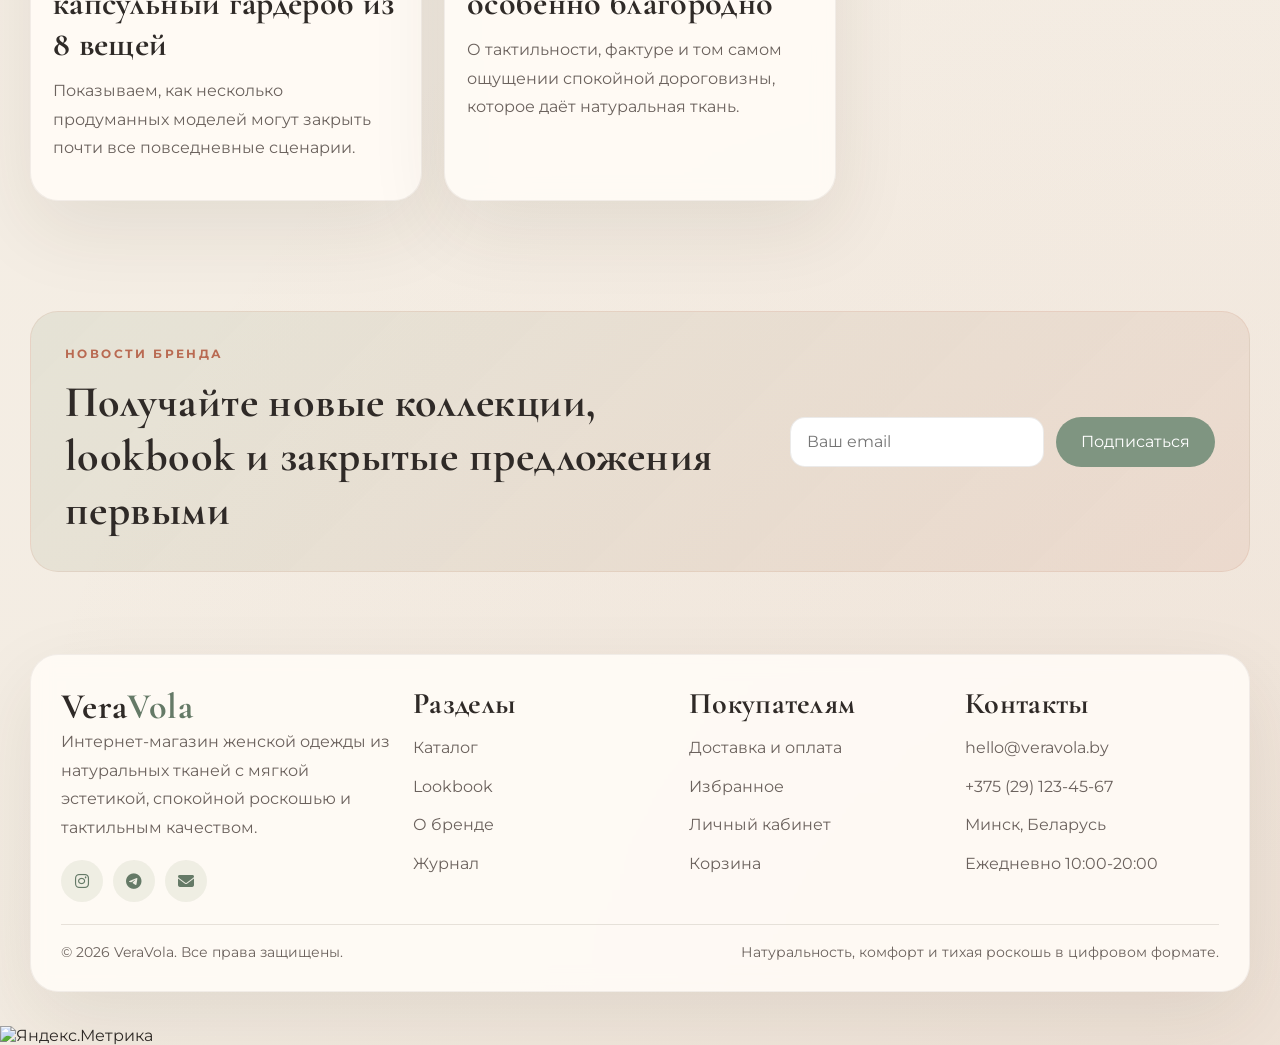
==== commit d50ca0e3: "Update index.html" ====
--- a/index.html
+++ b/index.html
@@ -189,14 +189,12 @@
     <script src="data.js"></script>
     <script src="site.js"></script>
     <!-- Yandex.Metrika informer (кастомный) -->
-<div class="ym-informer-custom">
     <a href="https://metrika.yandex.ru/stat/?id=109057876&amp;from=informer" target="_blank" rel="nofollow">
         <img src="https://informer.yandex.ru/informer/109057876/3_1_FFFFFFFF_FFFFFFFF_0_pageviews"
              alt="Яндекс.Метрика"
              title="Яндекс.Метрика: данные за сегодня"
              class="ym-advanced-informer" data-cid="109057876" data-lang="ru"/>
     </a>
-</div>
 <!-- /Yandex.Metrika informer -->
 </body>
 </html>
--- a/style.css
+++ b/style.css
@@ -2371,52 +2371,4 @@
         padding: 24px;
     }
 }
-/* Стили для Яндекс.Метрики Информер */
-.ym-informer-custom {
-    display: flex;
-    justify-content: center;
-    margin: 30px 0 20px;
-    padding: 8px 0 0;
-    border-top: 1px solid rgba(95, 80, 68, 0.15);
-}
-
-.ym-informer-custom a {
-    display: inline-flex !important;
-    align-items: center;
-    gap: 12px;
-    background: rgba(255, 255, 255, 0.72) !important;
-    backdrop-filter: blur(4px);
-    padding: 6px 16px 6px 12px;
-    border-radius: 60px;
-    border: 1px solid rgba(142, 164, 131, 0.25);
-    transition: all 0.25s ease;
-    text-decoration: none;
-    font-family: 'Montserrat', sans-serif;
-}
-
-.ym-informer-custom a:hover {
-    background: rgba(255, 255, 255, 0.9) !important;
-    border-color: var(--primary, #7f9581);
-    transform: translateY(-2px);
-    box-shadow: 0 6px 14px rgba(57, 40, 25, 0.06);
-}
-
-/* Стилизуем саму картинку информера */
-.ym-informer-custom img {
-    width: auto !important;
-    height: 28px !important;
-    border-radius: 40px;
-    filter: brightness(0.98);
-}
-
-/* Добавляем иконку глаза перед счётчиком */
-.ym-informer-custom a::before {
-    content: "👁️";
-    font-size: 18px;
-    opacity: 0.8;
-    transition: opacity 0.2s;
-}
-
-.ym-informer-custom a:hover::before {
-    opacity: 1;
-}
+
